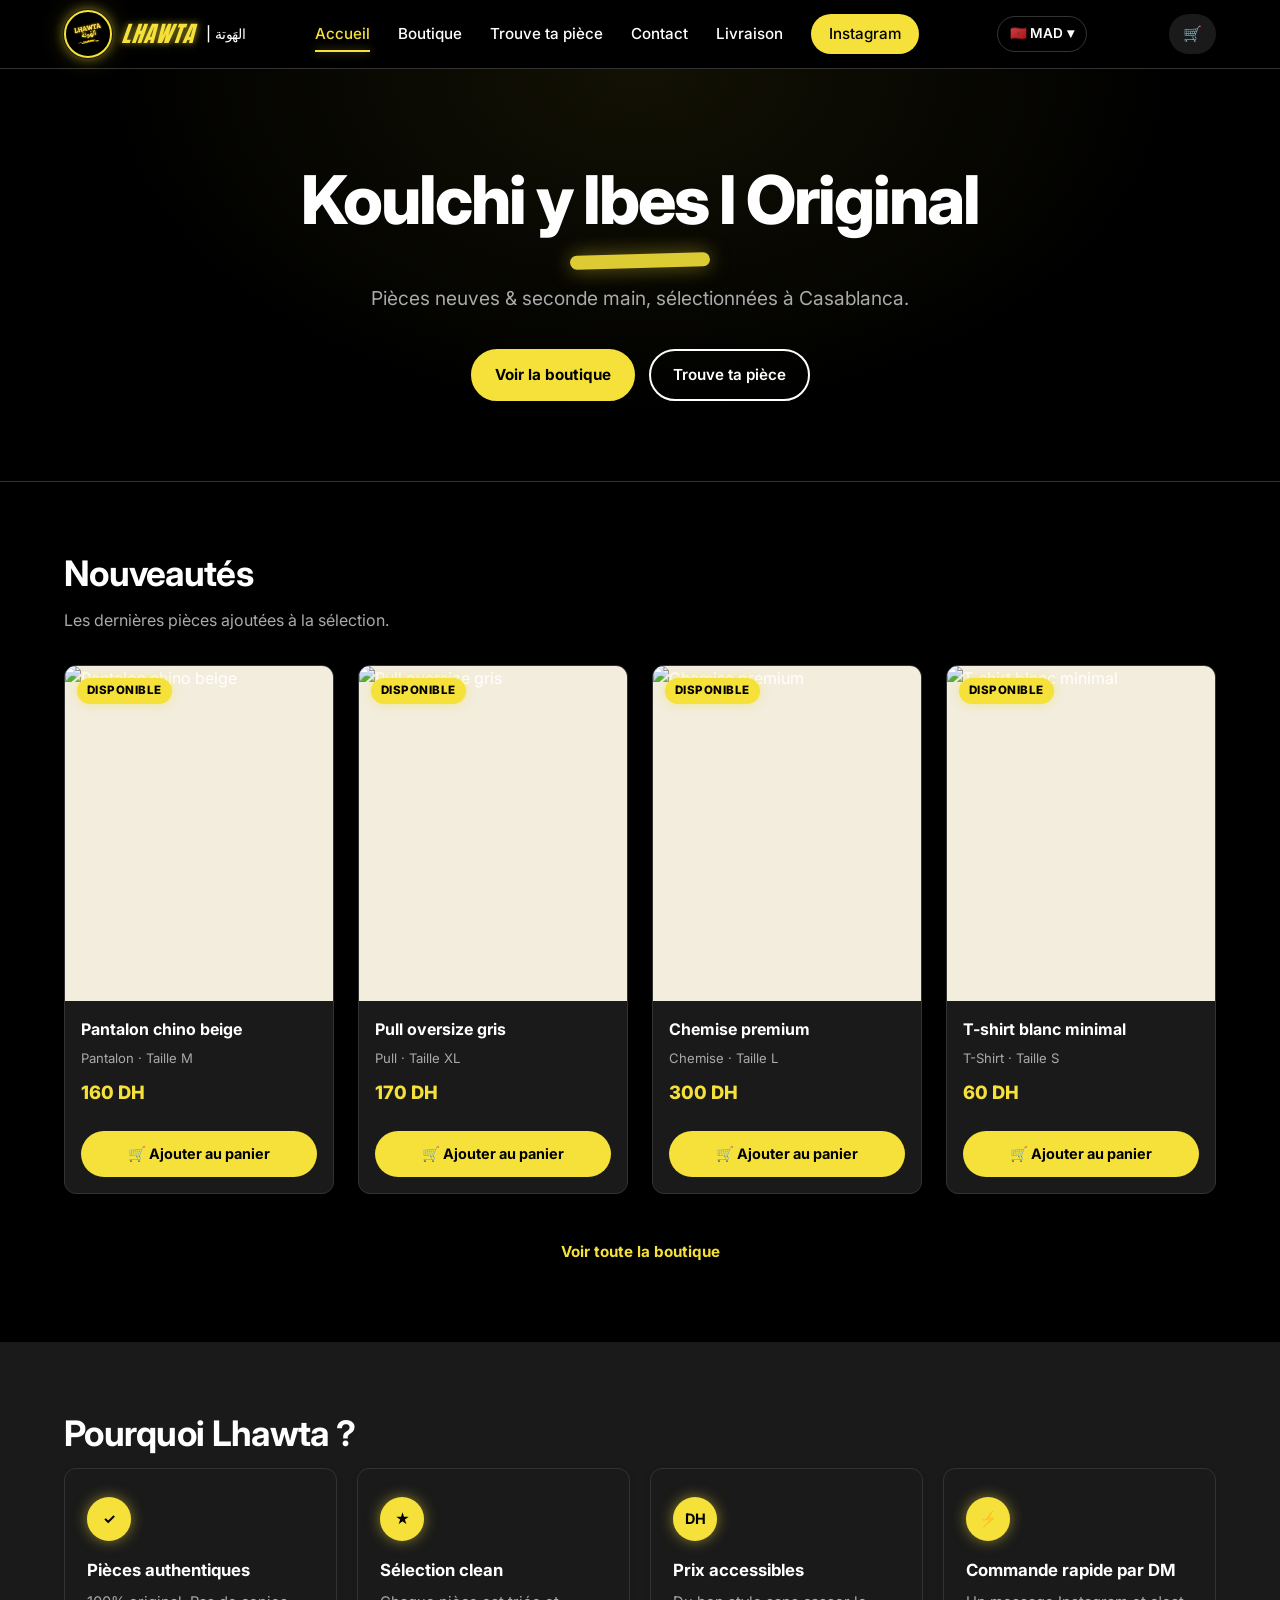
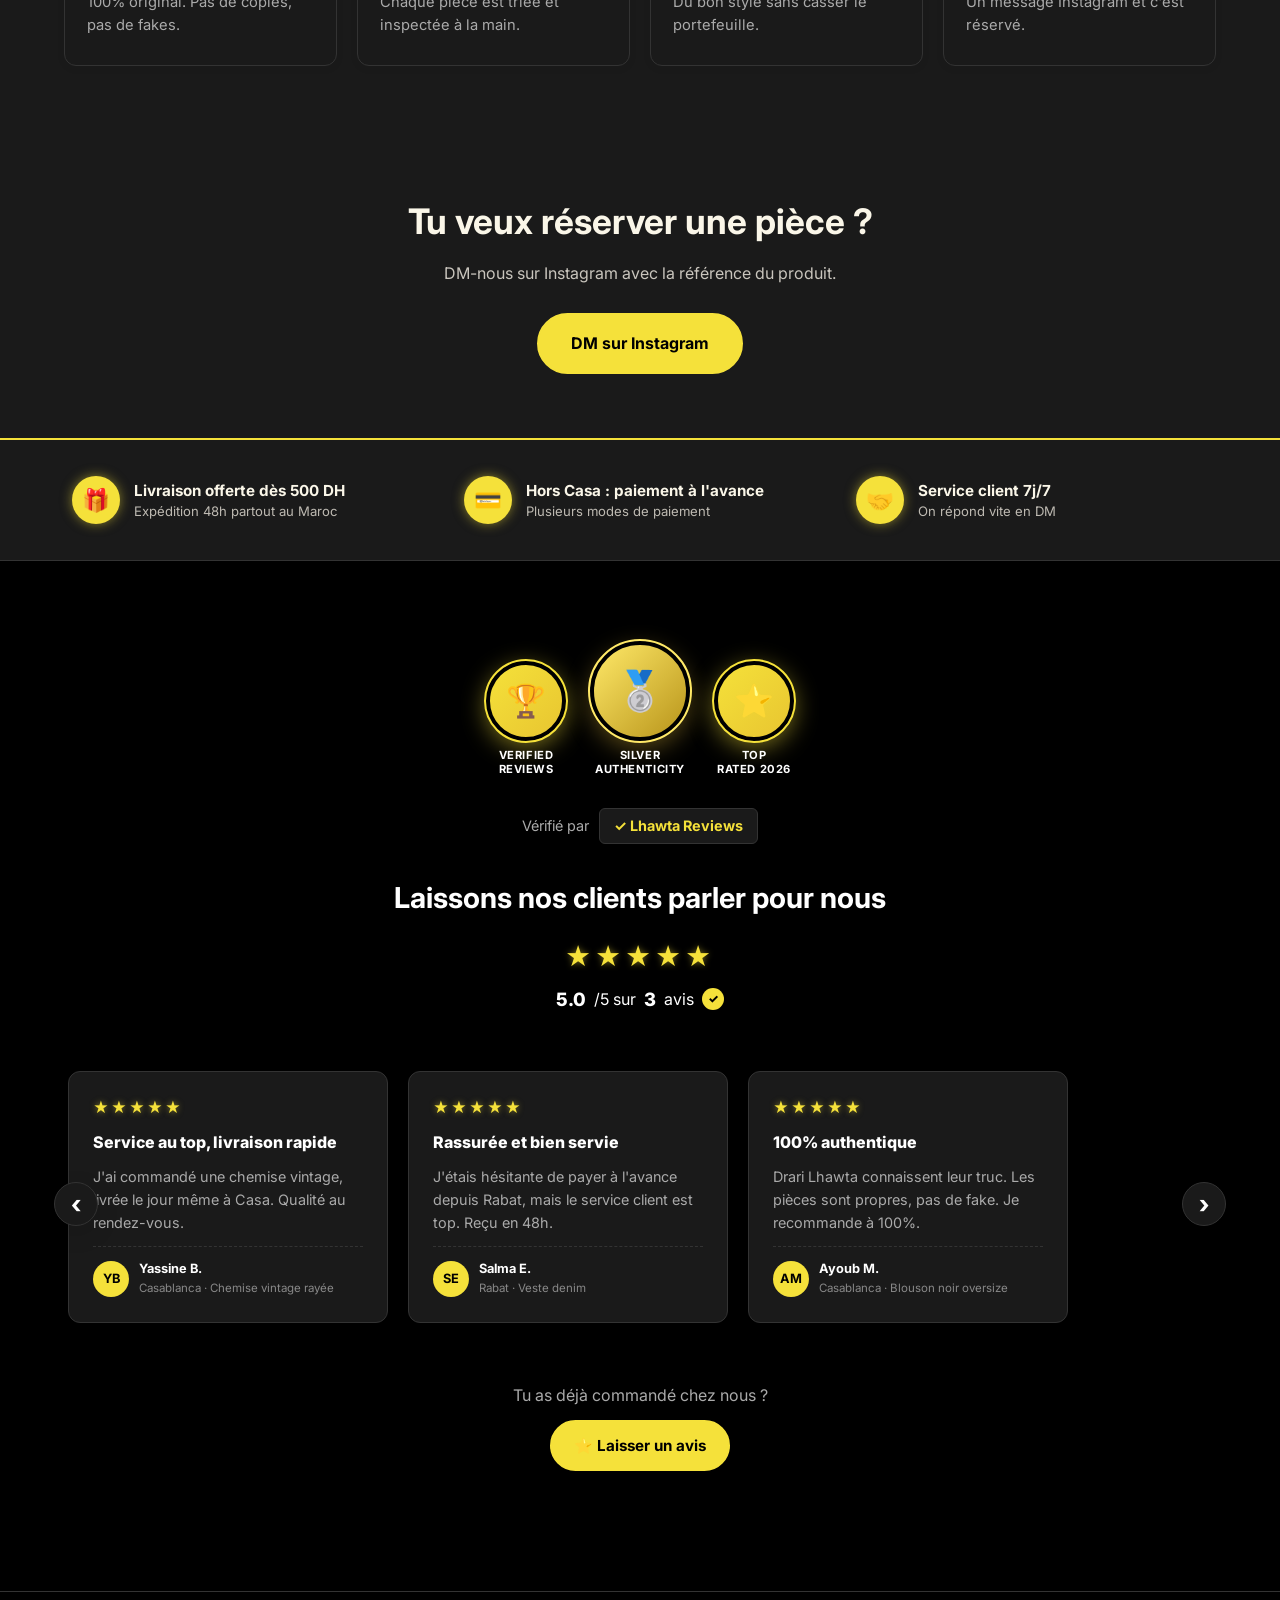
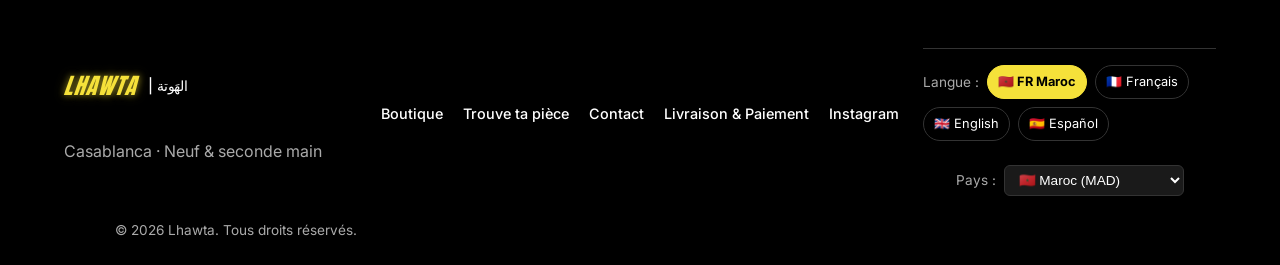
==== index.html @ f3bfa850 "feat(shipping): country-aware page (Maroc vs International)" ====
<!DOCTYPE html>
<html lang="fr">
<head>
  <meta charset="UTF-8" />
  <meta name="viewport" content="width=device-width, initial-scale=1.0" />
  <meta http-equiv="Cache-Control" content="no-cache, no-store, must-revalidate" />
  <meta http-equiv="Pragma" content="no-cache" />
  <meta http-equiv="Expires" content="0" />
  <title>Lhawta | الهَوتة — Vêtements neufs & seconde main à Casablanca</title>
  <meta name="description" content="Lhawta — Pièces neuves & seconde main, sélectionnées à Casablanca. Streetwear, vintage, chemises, blousons, t-shirts. Commande par DM Instagram." />
  <!-- Google Fonts : Anton (logo) + Inter (corps) -->
  <link rel="preconnect" href="https://fonts.googleapis.com">
  <link rel="preconnect" href="https://fonts.gstatic.com" crossorigin>
  <link href="https://fonts.googleapis.com/css2?family=Anton&family=Inter:wght@400;500;600;700;800&display=swap" rel="stylesheet">
  <link rel="stylesheet" href="css/style.css?v=20260533" />
</head>
<body class="theme-dark">

  <!-- ===== HEADER ===== -->
  <header class="site-header">
    <div class="container header-inner">
      <a href="index.html" class="logo">
        <img src="images/logo.png" alt="Lhawta" class="logo-img" />
        <span class="logo-text">LHAWTA</span>
        <span class="logo-ar">| الهَوتة</span>
      </a>
      <nav class="main-nav" aria-label="Navigation principale">
        <a href="index.html" class="active" data-i18n="nav.home">Accueil</a>
        <a href="boutique.html" data-i18n="nav.shop">Boutique</a>
        <a href="trouve-ta-piece.html" data-i18n="nav.find">Trouve ta pièce</a>
        <a href="contact.html" data-i18n="nav.contact">Contact</a>
        <a href="livraison.html" data-i18n="nav.shipping">Livraison</a>
        <a href="https://www.instagram.com/lhawta.casablanca/" target="_blank" rel="noopener" class="nav-ig" data-i18n="nav.instagram">Instagram</a>
      </nav>
      <!-- Sélecteur de pays -->
      <div class="country-selector">
        <button class="country-selector-btn" onclick="document.getElementById('country-dropdown').classList.toggle('open')">
          <span class="country-selector-current">🇲🇦 MAD</span> ▾
        </button>
        <div id="country-dropdown" class="country-dropdown">
          <button class="country-option" data-country="MA" onclick="setCountry('MA'); document.getElementById('country-dropdown').classList.remove('open')">🇲🇦 Maroc (MAD)</button>
          <button class="country-option" data-country="FR" onclick="setCountry('FR'); document.getElementById('country-dropdown').classList.remove('open')">🇫🇷 France (EUR)</button>
          <button class="country-option" data-country="BE" onclick="setCountry('BE'); document.getElementById('country-dropdown').classList.remove('open')">🇧🇪 Belgique (EUR)</button>
          <button class="country-option" data-country="CA" onclick="setCountry('CA'); document.getElementById('country-dropdown').classList.remove('open')">🇨🇦 Canada (CAD)</button>
          <button class="country-option" data-country="ES" onclick="setCountry('ES'); document.getElementById('country-dropdown').classList.remove('open')">🇪🇸 España (EUR)</button>
          <button class="country-option" data-country="XX" onclick="setCountry('XX'); document.getElementById('country-dropdown').classList.remove('open')">🌍 International (USD)</button>
        </div>
      </div>
      <a href="panier.html" class="cart-btn" aria-label="Voir le panier">🛒 <span class="cart-count">0</span></a>
      <button class="burger" aria-label="Menu" onclick="document.querySelector('.main-nav').classList.toggle('open')">☰</button>
    </div>
  </header>

  <!-- ===== HERO ===== -->
  <section class="hero">
    <div class="container hero-inner">
      <h1 class="hero-title" data-i18n="hero.title">Koulchi y lbes l Original</h1>
      <p class="hero-subtitle" data-i18n="hero.subtitle">Pièces neuves & seconde main, sélectionnées à Casablanca.</p>
      <div class="hero-cta">
        <a href="boutique.html" class="btn btn-primary" data-i18n="hero.cta.shop">Voir la boutique</a>
        <a href="trouve-ta-piece.html" class="btn btn-outline" data-i18n="hero.cta.find">Trouve ta pièce</a>
      </div>
    </div>
  </section>

  <!-- ===== NOUVEAUTÉS ===== -->
  <section class="section">
    <div class="container">
      <h2 class="section-title" data-i18n="home.new.title">Nouveautés</h2>
      <p class="section-subtitle" data-i18n="home.new.subtitle">Les dernières pièces ajoutées à la sélection.</p>
      <div id="new-products" class="product-grid"></div>
      <div class="center-cta">
        <a href="boutique.html" class="btn btn-dark" data-i18n="home.new.cta">Voir toute la boutique</a>
      </div>
    </div>
  </section>

  <!-- ===== POURQUOI LHAWTA ===== -->
  <section class="section section-alt">
    <div class="container">
      <h2 class="section-title" data-i18n="home.why.title">Pourquoi Lhawta ?</h2>
      <div class="features-grid">
        <div class="feature-card">
          <div class="feature-icon">✓</div>
          <h3 data-i18n="home.why.f1.title">Pièces authentiques</h3>
          <p data-i18n="home.why.f1.desc">100% original. Pas de copies, pas de fakes.</p>
        </div>
        <div class="feature-card">
          <div class="feature-icon">★</div>
          <h3 data-i18n="home.why.f2.title">Sélection clean</h3>
          <p data-i18n="home.why.f2.desc">Chaque pièce est triée et inspectée à la main.</p>
        </div>
        <div class="feature-card">
          <div class="feature-icon">DH</div>
          <h3 data-i18n="home.why.f3.title">Prix accessibles</h3>
          <p data-i18n="home.why.f3.desc">Du bon style sans casser le portefeuille.</p>
        </div>
        <div class="feature-card">
          <div class="feature-icon">⚡</div>
          <h3 data-i18n="home.why.f4.title">Commande rapide par DM</h3>
          <p data-i18n="home.why.f4.desc">Un message Instagram et c'est réservé.</p>
        </div>
      </div>
    </div>
  </section>

  <!-- ===== CTA INSTAGRAM ===== -->
  <section class="cta-ig">
    <div class="container cta-ig-inner">
      <h2 data-i18n="home.cta.title">Tu veux réserver une pièce ?</h2>
      <p data-i18n="home.cta.subtitle">DM-nous sur Instagram avec la référence du produit.</p>
      <a href="https://www.instagram.com/lhawta.casablanca/" target="_blank" rel="noopener" class="btn btn-primary btn-large" data-i18n="home.cta.btn">DM sur Instagram</a>
    </div>
  </section>

  <!-- ===== BANNIÈRE RÉASSURANCE ===== -->
  <section class="trust-banner">
    <div class="container trust-banner-inner">
      <a href="livraison.html" class="trust-item">
        <div class="trust-icon">🎁</div>
        <div class="trust-text">
          <strong data-i18n="trust.shipping.title">Livraison offerte dès 500 DH</strong>
          <span data-i18n="trust.shipping.subtitle">Expédition 48h partout au Maroc</span>
        </div>
      </a>
      <a href="livraison.html" class="trust-item">
        <div class="trust-icon">💳</div>
        <div class="trust-text">
          <strong data-i18n="trust.payment.title">Hors Casa : paiement à l'avance</strong>
          <span data-i18n="trust.payment.subtitle"></span>
        </div>
      </a>
      <a href="contact.html" class="trust-item">
        <div class="trust-icon">🤝</div>
        <div class="trust-text">
          <strong data-i18n="trust.support.title">Service client 7j/7</strong>
          <span data-i18n="trust.support.subtitle">On répond vite en DM</span>
        </div>
      </a>
    </div>
  </section>

  <!-- ===== FOOTER ===== -->
  <!-- ===== AVIS CLIENTS ===== -->
  <section class="lhw-reviews-section">
    <div class="container">

      <div class="lhw-reviews-badges">
        <div class="lhw-badge">
          <div class="lhw-badge-icon">🏆</div>
          <div class="lhw-badge-label">VERIFIED<br>REVIEWS</div>
        </div>
        <div class="lhw-badge lhw-badge-center">
          <div class="lhw-badge-icon">🥈</div>
          <div class="lhw-badge-label">SILVER<br>AUTHENTICITY</div>
        </div>
        <div class="lhw-badge">
          <div class="lhw-badge-icon">⭐</div>
          <div class="lhw-badge-label">TOP<br>RATED 2026</div>
        </div>
      </div>

      <p class="lhw-reviews-verified">
        Vérifié par <span class="lhw-verified-logo">✓ Lhawta Reviews</span>
      </p>

      <div class="lhw-reviews-header">
        <h2 class="lhw-reviews-title" data-i18n="reviews.section_title">Laissons nos clients parler pour nous</h2>
        <div class="lhw-reviews-bigrating">
          <div class="lhw-reviews-bigstars">★★★★★</div>
          <p class="lhw-reviews-summary">
            <strong class="lhw-reviews-avg">5.0</strong>/5 sur <strong class="lhw-reviews-count">3</strong> avis
            <span class="lhw-verified-tick">✓</span>
          </p>
        </div>
      </div>

      <div class="lhw-reviews-carousel">
        <button class="lhw-reviews-nav lhw-reviews-prev" onclick="scrollReviews(-1)" aria-label="Précédent">‹</button>
        <div class="lhw-reviews-track"></div>
        <button class="lhw-reviews-nav lhw-reviews-next" onclick="scrollReviews(1)" aria-label="Suivant">›</button>
      </div>

      <div class="lhw-reviews-cta">
        <p class="muted" data-i18n="reviews.cta.question">Tu as déjà commandé chez nous ?</p>
        <button type="button" class="btn btn-primary" onclick="openReviewModal()" data-i18n="reviews.cta.button">⭐ Laisser un avis</button>
      </div>

    </div>
  </section>

  <footer class="site-footer">
    <div class="container footer-inner">
      <div>
        <p class="logo footer-logo">
        <span class="logo-text">LHAWTA</span>
        <span class="logo-ar">| الهَوتة</span>
      </p>
        <p class="muted" data-i18n="footer.tagline">Casablanca · Neuf & seconde main</p>
      </div>
      <div class="footer-links">
        <a href="boutique.html" data-i18n="nav.shop">Boutique</a>
        <a href="trouve-ta-piece.html" data-i18n="nav.find">Trouve ta pièce</a>
        <a href="contact.html" data-i18n="nav.contact">Contact</a>
        <a href="livraison.html">Livraison & Paiement</a>
        <a href="https://www.instagram.com/lhawta.casablanca/" target="_blank" rel="noopener">Instagram</a>
      </div>
      <div class="footer-locale">
        <div class="footer-locale-block">
          <span class="muted small">Langue :</span>
          <button class="locale-option" data-locale="fr-ma" onclick="setLocale('fr-ma')">🇲🇦 FR Maroc</button>
          <button class="locale-option" data-locale="fr" onclick="setLocale('fr')">🇫🇷 Français</button>
          <button class="locale-option" data-locale="en" onclick="setLocale('en')">🇬🇧 English</button>
          <button class="locale-option" data-locale="es" onclick="setLocale('es')">🇪🇸 Español</button>
        </div>
        <div class="footer-locale-block">
          <span class="muted small">Pays :</span>
          <select onchange="setCountry(this.value)" class="footer-country-select">
            <option value="MA">🇲🇦 Maroc (MAD)</option>
            <option value="FR">🇫🇷 France (EUR)</option>
            <option value="BE">🇧🇪 Belgique (EUR)</option>
            <option value="CA">🇨🇦 Canada (CAD)</option>
            <option value="ES">🇪🇸 España (EUR)</option>
            <option value="XX">🌍 International (USD)</option>
          </select>
        </div>
      </div>

      <p class="muted small">© 2026 Lhawta. Tous droits réservés.</p>
    </div>
  </footer>

  <!-- ===== SCRIPTS ===== -->
  <script src="js/i18n.js?v=20260533"></script>
  <script src="js/products.js?v=20260533"></script>
  <script src="js/cart.js?v=20260533"></script>
  <script>
    // Affiche les 4 derniers produits disponibles en "Nouveautés"
    (function renderNewProducts() {
      const container = document.getElementById('new-products');
      if (!container) return;
      const available = PRODUCTS.filter(p => p.status === 'Disponible').slice(-4).reverse();
      container.innerHTML = available.map(p => `
        <article class="product-card">
          <div class="product-image">
            <img src="${p.image}" alt="${p.name}" loading="lazy" />
            <span class="badge badge-ok">${p.status}</span>
          </div>
          <div class="product-body">
            <h3 class="product-name">${p.name}</h3>
            <p class="product-meta">${p.category} · Taille ${p.size}</p>
            <p class="product-price" data-price-mad="${p.price}">${typeof formatPrice === 'function' ? formatPrice(p.price) : p.price + ' DH'}</p>
            <button class="btn-add-cart" onclick="addToCart(${p.id})">
              🛒 Ajouter au panier
            </button>
          </div>
        </article>
      `).join('');
    })();
  </script>
  <!-- ===== MODALE : Laisser un avis ===== -->
  <div id="review-modal" class="review-modal" hidden>
    <div class="review-modal-overlay" onclick="closeReviewModal()"></div>
    <div class="review-modal-card" role="dialog" aria-labelledby="review-modal-title">
      <button class="review-modal-close" onclick="closeReviewModal()" aria-label="Fermer">✕</button>

      <h2 id="review-modal-title" data-i18n="reviews.modal.title">⭐ Laisse ton avis sur Lhawta</h2>
      <p class="muted small" data-i18n="reviews.modal.subtitle">Ton avis sera publié instantanément sur le site ✨</p>

      <form id="review-form" class="review-form">
        <input type="text" name="_gotcha" style="display:none" tabindex="-1" autocomplete="off" />

        <div class="form-row">
          <label for="rv-name" data-i18n="reviews.modal.name">Ton prénom *</label>
          <input type="text" id="rv-name" name="name" required placeholder="Ex: Sara" maxlength="40" />
        </div>

        <div class="form-row form-row-2">
          <div>
            <label for="rv-city" data-i18n="reviews.modal.city">Ta ville *</label>
            <input type="text" id="rv-city" name="city" required placeholder="Casablanca" maxlength="30" />
          </div>
          <div>
            <label for="rv-handle">Ton Instagram <span class="muted small">(optionnel)</span></label>
            <input type="text" id="rv-handle" name="handle" placeholder="@ton_pseudo" maxlength="30" />
          </div>
        </div>

        <div class="form-row">
          <label data-i18n="reviews.modal.rating">Ta note *</label>
          <div class="rating-input" id="rating-input">
            <input type="radio" name="rating" value="5" id="star5" required />
            <label for="star5" title="5 étoiles">★</label>
            <input type="radio" name="rating" value="4" id="star4" />
            <label for="star4" title="4 étoiles">★</label>
            <input type="radio" name="rating" value="3" id="star3" />
            <label for="star3" title="3 étoiles">★</label>
            <input type="radio" name="rating" value="2" id="star2" />
            <label for="star2" title="2 étoiles">★</label>
            <input type="radio" name="rating" value="1" id="star1" />
            <label for="star1" title="1 étoile">★</label>
          </div>
        </div>

        <div class="form-row">
          <label for="rv-title" data-i18n="reviews.modal.review_title">Titre de ton avis *</label>
          <input type="text" id="rv-title" name="title" required placeholder="Ex: Service au top" maxlength="80" />
        </div>

        <div class="form-row">
          <label for="rv-text" data-i18n="reviews.modal.message">Ton message *</label>
          <textarea id="rv-text" name="text" rows="4" required placeholder="Raconte ton expérience avec Lhawta..." maxlength="400"></textarea>
          <span class="char-count" id="char-count">0 / 400</span>
        </div>

        <div class="form-row">
          <label for="rv-item">Pièce achetée <span class="muted small">(optionnel)</span></label>
          <input type="text" id="rv-item" name="item" placeholder="Ex: Veste denim" maxlength="60" />
        </div>

        <div class="review-form-actions">
          <button type="button" class="btn btn-outline" onclick="closeReviewModal()" data-i18n="reviews.modal.cancel">Annuler</button>
          <button type="submit" class="btn btn-primary" id="rv-submit" data-i18n="reviews.modal.submit">📤 Envoyer mon avis</button>
        </div>
      </form>

      <div id="review-success" class="review-success" hidden>
        <div class="success-icon">🎉</div>
        <h3 data-i18n="reviews.success.title">Merci pour ton avis !</h3>
        <p data-i18n="reviews.success.message">Ton avis est publié sur le site. Tu peux le voir dans la section "Ils nous font confiance".</p>
        <button class="btn btn-primary btn-block" onclick="closeReviewModal()" data-i18n="reviews.success.close">Fermer</button>
      </div>
    </div>
  </div>

  <script src="js/reviews.js?v=20260533"></script>
  <script src="js/review-form.js?v=20260533"></script>

</body>
</html>
---- css/style.css ----
/* =========================================================
   Lhawta | الهَوتة — Stylesheet
   Style : streetwear propre + vintage minimal
   ========================================================= */

/* ---------- Variables ---------- */
:root {
  /* ===== Palette Lhawta v2 — jaune néon + noir ===== */
  --color-bg:          #FAF6E8;    /* fond crème pour pages shopping */
  --color-bg-dark:     #000000;    /* fond noir pour pages dark */
  --color-bg-alt:      #F2EDDD;    /* crème un peu plus marqué */
  --color-bg-section:  #1A1A1A;    /* sections noires alternées */
  --color-card:        #FFFFFF;    /* carte sur fond clair */
  --color-card-dark:   #1A1A1A;    /* carte sur fond noir */
  --color-text:        #1A1A1A;    /* texte sur fond clair */
  --color-text-light:  #FFFFFF;    /* texte sur fond noir */
  --color-muted:       #888888;    /* texte secondaire */
  --color-muted-dark:  #AAAAAA;    /* texte secondaire sur noir */

  /* ===== Accents jaunes ===== */
  --color-accent:      #F5E13A;    /* jaune néon principal */
  --color-accent-dark: #E8C530;    /* jaune doré secondaire */
  --color-accent-glow: rgba(245, 225, 58, 0.5); /* halo glow */

  /* ===== Couleurs fonctionnelles ===== */
  --color-border:      #E2DCCD;    /* bordure sur clair */
  --color-border-dark: #333333;    /* bordure sur noir */
  --color-danger:      #B94343;
  --color-success:     #6BAA45;

  /* ===== Rayons ===== */
  --radius-sm: 6px;
  --radius-md: 12px;
  --radius-lg: 20px;

  /* ===== Ombres ===== */
  --shadow-sm: 0 2px 8px rgba(0, 0, 0, 0.06);
  --shadow-md: 0 8px 24px rgba(0, 0, 0, 0.12);
  --shadow-glow: 0 0 20px var(--color-accent-glow);

  /* ===== Typographie ===== */
  --font-sans:    "Inter", "Helvetica Neue", Arial, sans-serif;
  --font-display: "Anton", "Helvetica Neue", sans-serif;

  --container-max: 1200px;
}

/* ---------- Reset ---------- */
*, *::before, *::after { box-sizing: border-box; }
html, body { margin: 0; padding: 0; }
img { max-width: 100%; display: block; }
a { color: inherit; text-decoration: none; }
button { font: inherit; cursor: pointer; border: none; background: none; }

body {
  font-family: var(--font-sans);
  background: var(--color-bg);
  color: var(--color-text);
  line-height: 1.55;
  -webkit-font-smoothing: antialiased;
}

/* ---------- Layout helpers ---------- */
.container {
  max-width: var(--container-max);
  margin: 0 auto;
  padding: 0 24px;
}
.section { padding: 64px 0; }
.section-alt { background: var(--color-bg-alt); }
.section-title {
  font-size: clamp(1.6rem, 3vw, 2.2rem);
  margin: 0 0 8px;
  letter-spacing: -.02em;
}
.section-subtitle {
  color: var(--color-muted);
  margin: 0 0 32px;
}
.center-cta { text-align: center; margin-top: 32px; }
.muted { color: var(--color-muted); }
.small { font-size: .85rem; }

/* ---------- Header ---------- */
.site-header {
  position: sticky;
  top: 0;
  z-index: 100;
  background: rgba(245, 240, 230, .92);
  backdrop-filter: blur(8px);
  -webkit-backdrop-filter: blur(8px);
  border-bottom: 1px solid var(--color-border);
}
.header-inner {
  display: flex;
  align-items: center;
  justify-content: space-between;
  height: 68px;
}
.logo {
  font-weight: 800;
  font-size: 1.25rem;
  letter-spacing: -.02em;
}
.logo-ar {
  font-weight: 500;
  color: var(--color-brown);
  margin-left: 4px;
}
.main-nav {
  display: flex;
  align-items: center;
  gap: 28px;
}
.main-nav a {
  font-size: .95rem;
  font-weight: 500;
  color: var(--color-text);
  position: relative;
  transition: color .2s;
}
.main-nav a:hover { color: var(--color-accent); }
.main-nav a.active::after {
  content: "";
  position: absolute;
  bottom: -6px; left: 0; right: 0;
  height: 2px;
  background: var(--color-accent);
}
.nav-ig {
  background: var(--color-text);
  color: var(--color-bg) !important;
  padding: 8px 16px;
  border-radius: 999px;
  font-weight: 600;
}
.nav-ig:hover { background: var(--color-accent-dark); }
.burger {
  display: none;
  font-size: 1.5rem;
  color: var(--color-text);
}

/* ---------- Hero ---------- */
.hero {
  background:
    linear-gradient(135deg, rgba(107,122,58,.08), rgba(91,58,34,.06)),
    var(--color-bg);
  padding: 96px 0 80px;
  text-align: center;
  border-bottom: 1px solid var(--color-border);
}
.hero-title {
  font-size: clamp(2.2rem, 6vw, 4.2rem);
  font-weight: 800;
  letter-spacing: -.03em;
  margin: 0 0 16px;
  line-height: 1.05;
}
.hero-subtitle {
  font-size: clamp(1rem, 1.5vw, 1.25rem);
  color: var(--color-muted);
  max-width: 600px;
  margin: 0 auto 36px;
}
.hero-cta {
  display: flex;
  gap: 14px;
  justify-content: center;
  flex-wrap: wrap;
}

/* ---------- Page header ---------- */
.page-header {
  padding: 56px 0 24px;
  background: var(--color-bg-alt);
  border-bottom: 1px solid var(--color-border);
}
.page-header h1 {
  font-size: clamp(1.8rem, 4vw, 2.8rem);
  margin: 0 0 8px;
  letter-spacing: -.02em;
}
.page-header p { color: var(--color-muted); margin: 0; }

/* ---------- Buttons ---------- */
.btn {
  display: inline-block;
  padding: 12px 22px;
  border-radius: 999px;
  font-weight: 600;
  font-size: .95rem;
  transition: transform .15s ease, background .2s ease, color .2s ease;
  text-align: center;
  border: 2px solid transparent;
  cursor: pointer;
}
.btn:hover { transform: translateY(-1px); }
.btn-primary {
  background: var(--color-accent);
  color: #fff;
}
.btn-primary:hover { background: var(--color-accent-dark); }
.btn-dark {
  background: var(--color-text);
  color: var(--color-bg);
}
.btn-dark:hover { background: #000; }
.btn-outline {
  background: transparent;
  color: var(--color-text);
  border: 2px solid var(--color-text);
}
.btn-outline:hover { background: var(--color-text); color: var(--color-bg); }
.btn-large { padding: 16px 32px; font-size: 1rem; }
.btn-block { display: block; width: 100%; }

/* ---------- Features grid ---------- */
.features-grid {
  display: grid;
  grid-template-columns: repeat(auto-fit, minmax(220px, 1fr));
  gap: 20px;
}
.feature-card {
  background: var(--color-card);
  padding: 28px 22px;
  border-radius: var(--radius-md);
  box-shadow: var(--shadow-sm);
  text-align: left;
}
.feature-icon {
  width: 44px; height: 44px;
  border-radius: 50%;
  background: var(--color-accent);
  color: #fff;
  display: flex; align-items: center; justify-content: center;
  font-weight: 700;
  margin-bottom: 16px;
  font-size: .9rem;
}
.feature-card h3 {
  margin: 0 0 8px;
  font-size: 1.05rem;
}
.feature-card p {
  margin: 0;
  color: var(--color-muted);
  font-size: .92rem;
}

/* ---------- CTA Instagram ---------- */
.cta-ig {
  background: var(--color-text);
  color: var(--color-bg);
  padding: 64px 0;
  text-align: center;
}
.cta-ig h2 {
  font-size: clamp(1.6rem, 3vw, 2.2rem);
  margin: 0 0 12px;
}
.cta-ig p {
  color: rgba(245, 240, 230, .8);
  margin: 0 0 28px;
}

/* ---------- Product grid ---------- */
.product-grid {
  display: grid;
  grid-template-columns: repeat(auto-fill, minmax(240px, 1fr));
  gap: 24px;
}
.product-card {
  background: var(--color-card);
  border-radius: var(--radius-md);
  overflow: hidden;
  box-shadow: var(--shadow-sm);
  display: flex;
  flex-direction: column;
  transition: transform .2s ease, box-shadow .2s ease;
}
.product-card:hover {
  transform: translateY(-4px);
  box-shadow: var(--shadow-md);
}
.product-card.sold {
  opacity: .55;
  filter: grayscale(20%);
}
.product-image {
  position: relative;
  aspect-ratio: 4 / 5;
  overflow: hidden;
  background: var(--color-bg-alt);
}
.product-image img {
  width: 100%;
  height: 100%;
  object-fit: cover;
  transition: transform .4s ease;
}
.product-card:hover .product-image img {
  transform: scale(1.04);
}
.badge {
  position: absolute;
  top: 12px;
  left: 12px;
  padding: 4px 10px;
  border-radius: 999px;
  font-size: .72rem;
  font-weight: 700;
  text-transform: uppercase;
  letter-spacing: .04em;
}
.badge-ok {
  background: var(--color-accent);
  color: #fff;
}
.badge-sold {
  background: var(--color-danger);
  color: #fff;
}
.badge-match {
  position: absolute;
  top: 12px;
  right: 12px;
  background: var(--color-text);
  color: var(--color-bg);
  padding: 6px 12px;
  border-radius: 999px;
  font-size: .8rem;
  font-weight: 700;
}
.product-body {
  padding: 16px;
  display: flex;
  flex-direction: column;
  gap: 6px;
  flex-grow: 1;
}
.product-name {
  font-size: 1rem;
  margin: 0;
  font-weight: 700;
}
.product-meta {
  font-size: .82rem;
  color: var(--color-muted);
  margin: 0;
  text-transform: capitalize;
}
.product-condition {
  font-size: .78rem;
  color: var(--color-brown);
  margin: 0;
}
.product-price {
  font-size: 1.15rem;
  font-weight: 800;
  margin: 4px 0 12px;
  color: var(--color-text);
}
.product-reason {
  font-size: .82rem;
  color: var(--color-muted);
  font-style: italic;
  margin: 0 0 12px;
}
.product-body .btn { margin-top: auto; }

/* ---------- Shop layout ---------- */
.shop-layout {
  display: grid;
  grid-template-columns: 260px 1fr;
  gap: 36px;
  align-items: start;
}
.filters {
  background: var(--color-card);
  padding: 22px;
  border-radius: var(--radius-md);
  box-shadow: var(--shadow-sm);
  position: sticky;
  top: 90px;
}
.filters-title {
  font-size: 1.1rem;
  margin: 0 0 16px;
}
.filter-group {
  margin-bottom: 18px;
}
.filter-group label {
  display: block;
  font-size: .85rem;
  font-weight: 600;
  margin-bottom: 6px;
  color: var(--color-text);
}
.filter-group select,
.filter-group input[type="range"] {
  width: 100%;
  padding: 8px 10px;
  border: 1px solid var(--color-border);
  border-radius: var(--radius-sm);
  background: var(--color-bg);
  font: inherit;
}
.results-count {
  color: var(--color-muted);
  margin: 0 0 18px;
  font-size: .9rem;
}
.no-results {
  text-align: center;
  padding: 40px 20px;
  color: var(--color-muted);
  background: var(--color-card);
  border-radius: var(--radius-md);
  border: 1px dashed var(--color-border);
}

/* ---------- Quiz ---------- */
.quiz-container { max-width: 760px; margin: 0 auto; }
.quiz-form { display: flex; flex-direction: column; gap: 24px; }
.quiz-question {
  background: var(--color-card);
  padding: 24px;
  border-radius: var(--radius-md);
  border: none;
  box-shadow: var(--shadow-sm);
  margin: 0;
}
.quiz-question legend {
  font-weight: 700;
  font-size: 1.05rem;
  padding: 0;
  margin-bottom: 16px;
  display: flex;
  align-items: center;
  gap: 10px;
}
.q-num {
  display: inline-flex;
  width: 28px; height: 28px;
  background: var(--color-accent);
  color: #fff;
  border-radius: 50%;
  align-items: center;
  justify-content: center;
  font-size: .85rem;
  font-weight: 700;
}
.quiz-options {
  display: flex;
  flex-wrap: wrap;
  gap: 10px;
}
.quiz-options label {
  position: relative;
  cursor: pointer;
}
.quiz-options input[type="radio"] {
  position: absolute;
  opacity: 0;
  pointer-events: none;
}
.quiz-options label span {
  display: inline-block;
  padding: 10px 18px;
  border: 2px solid var(--color-border);
  border-radius: 999px;
  background: var(--color-bg);
  font-size: .9rem;
  font-weight: 500;
  transition: all .15s ease;
}
.quiz-options label:hover span {
  border-color: var(--color-accent);
}
.quiz-options input[type="radio"]:checked + span {
  background: var(--color-text);
  color: var(--color-bg);
  border-color: var(--color-text);
}
.quiz-actions {
  display: flex;
  gap: 12px;
  justify-content: center;
  flex-wrap: wrap;
  margin-top: 8px;
}
.quiz-results {
  margin-top: 56px;
  padding-top: 40px;
  border-top: 1px solid var(--color-border);
}

/* ---------- Contact ---------- */
.contact-layout {
  display: grid;
  grid-template-columns: 1fr 1.3fr;
  gap: 40px;
  align-items: start;
}
.contact-channels {
  display: flex;
  flex-direction: column;
  gap: 16px;
}
.contact-card {
  display: flex;
  gap: 16px;
  align-items: flex-start;
  background: var(--color-card);
  padding: 20px;
  border-radius: var(--radius-md);
  box-shadow: var(--shadow-sm);
  transition: transform .15s ease;
}
.contact-card:not(.static):hover { transform: translateY(-2px); }
.contact-icon {
  width: 48px; height: 48px;
  background: var(--color-text);
  color: var(--color-bg);
  border-radius: 50%;
  display: flex; align-items: center; justify-content: center;
  font-weight: 700;
  font-size: .9rem;
  flex-shrink: 0;
}
.contact-card h3 { margin: 0 0 4px; font-size: 1.05rem; }
.contact-card p { margin: 0; }
.contact-form-wrapper {
  background: var(--color-card);
  padding: 28px;
  border-radius: var(--radius-md);
  box-shadow: var(--shadow-sm);
}
.contact-form-wrapper h2 { margin: 0 0 6px; }
.contact-form { margin-top: 18px; display: flex; flex-direction: column; gap: 14px; }
.form-row label {
  display: block;
  font-size: .85rem;
  font-weight: 600;
  margin-bottom: 6px;
}
.form-row input,
.form-row textarea {
  width: 100%;
  padding: 10px 12px;
  border: 1px solid var(--color-border);
  border-radius: var(--radius-sm);
  font: inherit;
  background: var(--color-bg);
  resize: vertical;
}
.form-row input:focus,
.form-row textarea:focus {
  outline: none;
  border-color: var(--color-accent);
}
.prepared-message {
  margin-top: 22px;
  padding-top: 22px;
  border-top: 1px dashed var(--color-border);
}
.prepared-message pre {
  background: var(--color-bg);
  padding: 14px;
  border-radius: var(--radius-sm);
  white-space: pre-wrap;
  font-family: var(--font-sans);
  font-size: .9rem;
  margin: 12px 0;
}

/* ---------- Footer ---------- */
.site-footer {
  background: var(--color-bg-alt);
  border-top: 1px solid var(--color-border);
  padding: 40px 0 24px;
  margin-top: 40px;
}
.footer-inner {
  display: grid;
  grid-template-columns: 1fr auto 1fr;
  gap: 24px;
  align-items: center;
}
.footer-links {
  display: flex;
  gap: 20px;
  flex-wrap: wrap;
  justify-content: center;
}
.footer-links a {
  font-size: .9rem;
  font-weight: 500;
}
.footer-links a:hover { color: var(--color-accent); }
.footer-inner > p.small { text-align: right; margin: 0; }

/* ---------- Responsive ---------- */
@media (max-width: 900px) {
  .shop-layout { grid-template-columns: 1fr; }
  .filters { position: static; }
  .contact-layout { grid-template-columns: 1fr; }
  .footer-inner { grid-template-columns: 1fr; text-align: center; }
  .footer-inner > p.small { text-align: center; }
}

@media (max-width: 720px) {
  .burger { display: block; }
  .main-nav {
    position: absolute;
    top: 68px; left: 0; right: 0;
    background: var(--color-bg);
    flex-direction: column;
    align-items: flex-start;
    padding: 16px 24px;
    gap: 12px;
    border-bottom: 1px solid var(--color-border);
    display: none;
  }
  .main-nav.open { display: flex; }
  .main-nav a { width: 100%; padding: 8px 0; }
  .nav-ig { text-align: center; }
  .section { padding: 48px 0; }
  .hero { padding: 64px 0 56px; }
  .product-grid {
    grid-template-columns: repeat(auto-fill, minmax(160px, 1fr));
    gap: 14px;
  }
  .product-body { padding: 12px; }
  .product-name { font-size: .9rem; }
  .product-price { font-size: 1rem; }
}

/* =========================================================
   CART — Ajouts pour le panier
   ========================================================= */

.cart-btn {
  display: inline-flex;
  align-items: center;
  gap: 6px;
  padding: 8px 14px;
  border-radius: 999px;
  background: var(--color-bg-alt);
  font-weight: 600;
  font-size: .95rem;
  transition: background .2s;
  margin-left: 12px;
}
.cart-btn:hover { background: var(--color-border); }
.cart-count {
  display: inline-flex;
  align-items: center;
  justify-content: center;
  min-width: 22px;
  height: 22px;
  padding: 0 6px;
  background: var(--color-accent);
  color: #fff;
  border-radius: 999px;
  font-size: .75rem;
  font-weight: 700;
  display: none;
}

.lhw-toast {
  position: fixed;
  bottom: 24px;
  left: 50%;
  transform: translateX(-50%) translateY(20px);
  background: var(--color-text);
  color: var(--color-bg);
  padding: 12px 22px;
  border-radius: 999px;
  font-size: .9rem;
  font-weight: 500;
  box-shadow: var(--shadow-md);
  opacity: 0;
  pointer-events: none;
  transition: opacity .25s ease, transform .25s ease;
  z-index: 1000;
  max-width: 90vw;
  text-align: center;
}
.lhw-toast.show {
  opacity: 1;
  transform: translateX(-50%) translateY(0);
}

.empty-cart {
  text-align: center;
  padding: 60px 20px;
  background: var(--color-card);
  border-radius: var(--radius-md);
  box-shadow: var(--shadow-sm);
}
.empty-cart-icon { font-size: 4rem; margin-bottom: 16px; }
.empty-cart h2 { margin: 0 0 10px; }
.empty-cart p { margin: 0 0 28px; }

.cart-layout {
  display: grid;
  grid-template-columns: 1fr 360px;
  gap: 32px;
  align-items: start;
}
.cart-items { display: flex; flex-direction: column; gap: 14px; }
.cart-item {
  display: grid;
  grid-template-columns: 90px 1fr auto;
  gap: 16px;
  align-items: center;
  background: var(--color-card);
  padding: 14px;
  border-radius: var(--radius-md);
  box-shadow: var(--shadow-sm);
}
.cart-item img {
  width: 90px;
  height: 110px;
  object-fit: cover;
  border-radius: var(--radius-sm);
}
.cart-item-info h3 { margin: 0 0 4px; font-size: 1rem; }
.cart-item-info p { margin: 0; }
.cart-item-price {
  font-weight: 800;
  margin-top: 6px !important;
  color: var(--color-text);
}
.cart-remove {
  width: 36px;
  height: 36px;
  border-radius: 50%;
  background: var(--color-bg-alt);
  color: var(--color-text);
  font-size: 1rem;
  font-weight: 700;
  border: none;
  cursor: pointer;
  transition: background .2s, color .2s;
}
.cart-remove:hover { background: var(--color-danger); color: #fff; }

.cart-summary {
  background: var(--color-card);
  padding: 24px;
  border-radius: var(--radius-md);
  box-shadow: var(--shadow-sm);
  position: sticky;
  top: 90px;
  display: flex;
  flex-direction: column;
  gap: 12px;
}
.cart-summary h2 { margin: 0 0 8px; font-size: 1.2rem; }
.summary-row {
  display: flex;
  justify-content: space-between;
  padding: 6px 0;
  font-size: .95rem;
}
.summary-total {
  border-top: 1px solid var(--color-border);
  padding-top: 14px;
  margin-top: 6px;
  font-size: 1.2rem;
  font-weight: 800;
}
.message-preview {
  margin-top: 12px;
  padding-top: 12px;
  border-top: 1px dashed var(--color-border);
}
.message-preview summary {
  cursor: pointer;
  font-size: .85rem;
  color: var(--color-muted);
  font-weight: 500;
}
.message-preview pre {
  background: var(--color-bg);
  padding: 12px;
  border-radius: var(--radius-sm);
  white-space: pre-wrap;
  font-family: var(--font-sans);
  font-size: .82rem;
  margin: 10px 0 0;
  color: var(--color-text);
}

.btn-add-cart {
  background: var(--color-accent);
  color: #fff;
  display: block;
  width: 100%;
  padding: 12px 18px;
  border-radius: 999px;
  font-weight: 600;
  font-size: .9rem;
  transition: background .2s, transform .15s;
  margin-top: 6px;
  border: none;
  cursor: pointer;
}
.btn-add-cart:hover {
  background: var(--color-accent-dark);
  transform: translateY(-1px);
}
.product-actions {
  margin-top: auto;
  display: flex;
  flex-direction: column;
  gap: 6px;
}

@media (max-width: 900px) {
  .cart-layout { grid-template-columns: 1fr; }
  .cart-summary { position: static; }
}
@media (max-width: 720px) {
  .cart-item {
    grid-template-columns: 70px 1fr auto;
    gap: 12px;
    padding: 10px;
  }
  .cart-item img { width: 70px; height: 88px; }
  .cart-item-info h3 { font-size: .9rem; }
}

/* =========================================================
   ORDER MODAL — Confirmation panier → Instagram
   ========================================================= */

.lhw-modal {
  position: fixed;
  inset: 0;
  z-index: 2000;
  display: flex;
  align-items: center;
  justify-content: center;
  padding: 20px;
  animation: lhw-modal-in .2s ease-out;
}
@keyframes lhw-modal-in {
  from { opacity: 0; }
  to   { opacity: 1; }
}
.lhw-modal-backdrop {
  position: absolute;
  inset: 0;
  background: rgba(0, 0, 0, .55);
  backdrop-filter: blur(2px);
}
.lhw-modal-box {
  position: relative;
  background: var(--color-card);
  border-radius: var(--radius-md);
  box-shadow: var(--shadow-md);
  padding: 28px;
  max-width: 480px;
  width: 100%;
  max-height: 90vh;
  overflow-y: auto;
  animation: lhw-modal-pop .25s ease-out;
}
@keyframes lhw-modal-pop {
  from { transform: scale(.92); opacity: 0; }
  to   { transform: scale(1); opacity: 1; }
}
.lhw-modal-close {
  position: absolute;
  top: 12px;
  right: 12px;
  width: 36px;
  height: 36px;
  border-radius: 50%;
  background: var(--color-bg-alt);
  border: none;
  font-size: 1rem;
  font-weight: 700;
  cursor: pointer;
  transition: background .2s;
}
.lhw-modal-close:hover { background: var(--color-border); }
.lhw-modal-box h2 {
  margin: 0 0 16px;
  font-size: 1.3rem;
}
.lhw-modal-steps {
  margin: 0 0 18px;
  padding-left: 22px;
  font-size: .95rem;
  line-height: 1.7;
  color: var(--color-text);
}
.lhw-modal-steps li { margin-bottom: 4px; }
.lhw-modal-message {
  background: var(--color-bg);
  border: 1px solid var(--color-border);
  border-radius: var(--radius-sm);
  padding: 14px;
  font-family: var(--font-sans);
  font-size: .85rem;
  line-height: 1.5;
  white-space: pre-wrap;
  margin: 0 0 18px;
  max-height: 220px;
  overflow-y: auto;
  color: var(--color-text);
  user-select: text;
}
.lhw-modal-actions {
  display: flex;
  flex-direction: column;
  gap: 10px;
  margin-bottom: 14px;
}
.lhw-modal-hint {
  margin: 0;
  text-align: center;
  line-height: 1.5;
}

@media (max-width: 480px) {
  .lhw-modal-box { padding: 22px 18px; }
  .lhw-modal-box h2 { font-size: 1.15rem; }
  .lhw-modal-message { font-size: .8rem; max-height: 180px; }
}

/* =========================================================
   TRUST BANNER — Bannière de réassurance avant footer
   ========================================================= */

.trust-banner {
  background: var(--color-text);
  color: var(--color-bg);
  padding: 28px 0;
  border-top: 3px solid var(--color-accent);
}
.trust-banner-inner {
  display: grid;
  grid-template-columns: repeat(3, 1fr);
  gap: 24px;
  align-items: center;
}
.trust-item {
  display: flex;
  align-items: center;
  gap: 14px;
  color: var(--color-bg);
  padding: 8px;
  border-radius: var(--radius-sm);
  transition: background .2s;
}
.trust-item:hover {
  background: rgba(255, 255, 255, .06);
}
.trust-icon {
  width: 48px;
  height: 48px;
  flex-shrink: 0;
  background: var(--color-accent);
  border-radius: 50%;
  display: flex;
  align-items: center;
  justify-content: center;
  font-size: 1.4rem;
}
.trust-text {
  display: flex;
  flex-direction: column;
  gap: 2px;
  line-height: 1.3;
}
.trust-text strong {
  font-size: .95rem;
  font-weight: 700;
}
.trust-text span {
  font-size: .82rem;
  color: rgba(245, 240, 230, .75);
}

/* Responsive : empile en colonne sur mobile/tablette */
@media (max-width: 900px) {
  .trust-banner-inner {
    grid-template-columns: 1fr;
    gap: 14px;
  }
  .trust-item {
    padding: 10px;
  }
}

/* =========================================================
   PAGE LIVRAISON & PAIEMENT
   ========================================================= */

.policy-layout {
  max-width: 800px;
  margin: 0 auto;
  display: flex;
  flex-direction: column;
  gap: 24px;
}
.policy-card {
  background: var(--color-card);
  padding: 28px;
  border-radius: var(--radius-md);
  box-shadow: var(--shadow-sm);
  border-left: 4px solid var(--color-accent);
}
.policy-card h2 {
  margin: 0 0 12px;
  font-size: 1.3rem;
  display: flex;
  align-items: center;
  gap: 12px;
}
.policy-icon-inline {
  width: 36px;
  height: 36px;
  background: var(--color-accent);
  color: #fff;
  border-radius: 50%;
  display: inline-flex;
  align-items: center;
  justify-content: center;
  font-size: 1.1rem;
  flex-shrink: 0;
}
.policy-card p {
  margin: 0 0 10px;
  line-height: 1.65;
}
.policy-card ul {
  margin: 10px 0;
  padding-left: 22px;
}
.policy-card li {
  margin-bottom: 6px;
  line-height: 1.6;
}
.policy-highlight {
  background: var(--color-bg-alt);
  padding: 14px 18px;
  border-radius: var(--radius-sm);
  margin: 14px 0;
  font-weight: 500;
}

/* =========================================================
   ORDER ZONE BUTTONS + FREE SHIPPING PROGRESS
   ========================================================= */

.btn-order-zone {
  display: flex;
  align-items: center;
  gap: 14px;
  width: 100%;
  padding: 16px 18px;
  border-radius: var(--radius-md);
  border: none;
  cursor: pointer;
  text-align: left;
  font-family: inherit;
  margin-bottom: 10px;
  transition: transform .15s, box-shadow .2s, background .2s;
  color: inherit;
}
.btn-order-zone:hover {
  transform: translateY(-2px);
  box-shadow: var(--shadow-md);
}
.btn-order-zone:active { transform: translateY(0); }

.btn-order-casa {
  background: var(--color-accent);
  color: #fff;
}
.btn-order-casa:hover { background: var(--color-accent-dark); }

.btn-order-hors {
  background: var(--color-text);
  color: var(--color-bg);
}
.btn-order-hors:hover { background: #000; }

.order-zone-icon {
  font-size: 1.8rem;
  flex-shrink: 0;
  width: 44px;
  height: 44px;
  background: rgba(255, 255, 255, 0.18);
  border-radius: 50%;
  display: flex;
  align-items: center;
  justify-content: center;
}
.order-zone-content {
  display: flex;
  flex-direction: column;
  gap: 2px;
  flex: 1;
  min-width: 0;
}
.order-zone-content strong {
  font-size: 1rem;
  font-weight: 700;
  line-height: 1.2;
}
.order-zone-detail {
  font-size: .78rem;
  opacity: 0.9;
  line-height: 1.3;
}
.order-zone-total {
  font-size: .92rem;
  font-weight: 800;
  margin-top: 4px;
  padding-top: 6px;
  border-top: 1px solid rgba(255, 255, 255, 0.25);
}

.summary-subtotal {
  font-weight: 600;
  padding: 10px 0 !important;
  border-bottom: 1px solid var(--color-border);
}

.free-shipping-progress {
  background: var(--color-bg-alt);
  padding: 12px 14px;
  border-radius: var(--radius-sm);
  margin: 14px 0 10px;
  border: 1px solid var(--color-border);
  transition: all .3s ease;
}
.free-shipping-progress.fsp-achieved {
  background: linear-gradient(135deg, rgba(107, 122, 58, 0.12), rgba(245, 184, 0, 0.15));
  border-color: var(--color-accent);
}
.fsp-text {
  font-size: .85rem;
  text-align: center;
  margin-bottom: 8px;
  color: var(--color-text);
  line-height: 1.4;
}
.fsp-text strong { color: var(--color-accent-dark); }
.fsp-achieved .fsp-text strong { color: var(--color-accent); }
.fsp-bar {
  height: 8px;
  background: var(--color-border);
  border-radius: 999px;
  overflow: hidden;
}
.fsp-bar-fill {
  height: 100%;
  background: linear-gradient(90deg, var(--color-accent), #f5b800);
  border-radius: 999px;
  transition: width .4s ease;
  width: 0%;
}

@media (max-width: 720px) {
  .btn-order-zone { padding: 14px; gap: 12px; }
  .order-zone-icon { font-size: 1.5rem; width: 40px; height: 40px; }
  .order-zone-content strong { font-size: .95rem; }
  .order-zone-detail { font-size: .75rem; }
}

/* =========================================================
   PROMO BANNER (haut de boutique)
   ========================================================= */

.promo-banner {
  background: linear-gradient(90deg, var(--color-accent), var(--color-accent-dark));
  color: #fff;
  text-align: center;
  padding: 10px 16px;
  font-size: .9rem;
  font-weight: 500;
}
.promo-banner strong { font-weight: 800; }
@media (max-width: 720px) {
  .promo-banner { font-size: .82rem; padding: 8px 12px; }
}

/* =========================================================
   MODAL TOTALS — Récap chiffré dans la modal commande
   ========================================================= */

.lhw-modal-totals {
  background: var(--color-bg);
  border: 1px solid var(--color-border);
  border-radius: var(--radius-sm);
  padding: 12px 16px;
  margin: 0 0 16px;
}
.lhw-totals-row {
  display: flex;
  justify-content: space-between;
  align-items: center;
  font-size: .92rem;
  padding: 4px 0;
}
.lhw-totals-grand {
  border-top: 1px solid var(--color-border);
  padding-top: 10px;
  margin-top: 6px;
  font-size: 1.1rem;
  font-weight: 800;
  color: var(--color-accent-dark);
}

/* =========================================================
   REVIEWS — Section avis clients (style Berraka)
   ========================================================= */

.lhw-reviews-section {
  background: var(--color-bg);
  padding: 80px 0;
  border-top: 1px solid var(--color-border);
}
.lhw-reviews-badges {
  display: flex;
  justify-content: center;
  align-items: flex-end;
  gap: 24px;
  margin-bottom: 32px;
}
.lhw-badge {
  display: flex;
  flex-direction: column;
  align-items: center;
  gap: 8px;
}
.lhw-badge-icon {
  width: 80px;
  height: 80px;
  border-radius: 50%;
  background: linear-gradient(135deg, var(--color-accent), var(--color-accent-dark));
  display: flex;
  align-items: center;
  justify-content: center;
  font-size: 2rem;
  box-shadow: 0 6px 20px rgba(107, 122, 58, 0.3);
  border: 4px solid var(--color-bg);
  outline: 2px solid var(--color-accent);
}
.lhw-badge-center .lhw-badge-icon {
  width: 100px;
  height: 100px;
  font-size: 2.4rem;
  background: linear-gradient(135deg, #d4af37, #8b6914);
  outline-color: #d4af37;
  box-shadow: 0 8px 24px rgba(212, 175, 55, 0.4);
}
.lhw-badge-label {
  font-size: .7rem;
  font-weight: 700;
  text-align: center;
  color: var(--color-text);
  letter-spacing: .05em;
  line-height: 1.2;
}
.lhw-reviews-verified {
  text-align: center;
  color: var(--color-muted);
  font-size: .9rem;
  margin: 0 0 32px;
}
.lhw-verified-logo {
  display: inline-flex;
  align-items: center;
  gap: 6px;
  background: var(--color-card);
  padding: 6px 14px;
  border-radius: 6px;
  font-weight: 700;
  color: var(--color-accent);
  margin-left: 6px;
  border: 1px solid var(--color-border);
}
.lhw-reviews-header {
  text-align: center;
  max-width: 700px;
  margin: 0 auto 48px;
}
.lhw-reviews-title {
  font-size: clamp(1.4rem, 2.5vw, 1.8rem);
  margin: 0 0 16px;
  font-weight: 700;
  color: var(--color-text);
}
.lhw-reviews-bigrating {
  display: flex;
  flex-direction: column;
  align-items: center;
  gap: 8px;
}
.lhw-reviews-bigstars {
  color: #f5b800;
  font-size: 1.6rem;
  letter-spacing: 4px;
}
.lhw-reviews-summary {
  margin: 0;
  font-size: 1rem;
  color: var(--color-text);
  display: inline-flex;
  align-items: center;
  gap: 8px;
}
.lhw-reviews-summary strong {
  font-size: 1.15rem;
  font-weight: 800;
}
.lhw-verified-tick {
  display: inline-flex;
  align-items: center;
  justify-content: center;
  width: 22px;
  height: 22px;
  border-radius: 50%;
  background: var(--color-accent);
  color: #fff;
  font-size: .75rem;
  font-weight: 800;
}
.lhw-reviews-carousel {
  position: relative;
  max-width: 1200px;
  margin: 0 auto;
}
.lhw-reviews-track {
  display: flex;
  gap: 20px;
  overflow-x: auto;
  scroll-snap-type: x mandatory;
  scroll-behavior: smooth;
  padding: 10px 4px 24px;
  -webkit-overflow-scrolling: touch;
  scrollbar-width: thin;
}
.lhw-reviews-track::-webkit-scrollbar { height: 6px; }
.lhw-reviews-track::-webkit-scrollbar-thumb {
  background: var(--color-border);
  border-radius: 999px;
}
.lhw-reviews-nav {
  position: absolute;
  top: 50%;
  transform: translateY(-50%);
  width: 44px;
  height: 44px;
  border-radius: 50%;
  background: var(--color-card);
  color: var(--color-text);
  font-size: 1.6rem;
  font-weight: 700;
  display: flex;
  align-items: center;
  justify-content: center;
  box-shadow: var(--shadow-md);
  cursor: pointer;
  z-index: 2;
  border: none;
  transition: transform .15s, background .2s;
}
.lhw-reviews-nav:hover {
  background: var(--color-text);
  color: var(--color-bg);
  transform: translateY(-50%) scale(1.05);
}
.lhw-reviews-prev { left: -10px; }
.lhw-reviews-next { right: -10px; }
.lhw-review-card {
  flex: 0 0 320px;
  scroll-snap-align: start;
  background: var(--color-card);
  padding: 24px;
  border-radius: var(--radius-md);
  box-shadow: var(--shadow-sm);
  display: flex;
  flex-direction: column;
  gap: 12px;
  transition: transform .2s, box-shadow .2s;
  min-height: 240px;
}
.lhw-review-card:hover {
  transform: translateY(-3px);
  box-shadow: var(--shadow-md);
}
.lhw-review-stars {
  color: #f5b800;
  font-size: .95rem;
  letter-spacing: 2px;
}
.lhw-review-title {
  font-size: 1rem;
  font-weight: 800;
  margin: 0;
  line-height: 1.35;
  color: var(--color-text);
}
.lhw-review-text {
  margin: 0;
  font-size: .9rem;
  line-height: 1.6;
  color: var(--color-text);
  flex-grow: 1;
}
.lhw-review-footer {
  display: flex;
  align-items: center;
  gap: 10px;
  padding-top: 12px;
  border-top: 1px dashed var(--color-border);
  margin-top: auto;
}
.lhw-review-avatar {
  width: 36px;
  height: 36px;
  background: var(--color-accent);
  color: #fff;
  border-radius: 50%;
  display: flex;
  align-items: center;
  justify-content: center;
  font-weight: 700;
  font-size: .8rem;
  flex-shrink: 0;
}
.lhw-review-author {
  display: flex;
  flex-direction: column;
  gap: 1px;
  min-width: 0;
  font-size: .8rem;
}
.lhw-review-author strong {
  font-weight: 700;
  color: var(--color-text);
}
.lhw-review-author span {
  color: var(--color-muted);
  font-size: .72rem;
}
.lhw-reviews-cta {
  text-align: center;
  margin-top: 36px;
}
.lhw-reviews-cta p { margin: 0 0 12px; }

@media (max-width: 720px) {
  .lhw-reviews-section { padding: 56px 0; }
  .lhw-reviews-badges { gap: 14px; }
  .lhw-badge-icon { width: 60px; height: 60px; font-size: 1.4rem; }
  .lhw-badge-center .lhw-badge-icon { width: 76px; height: 76px; font-size: 1.7rem; }
  .lhw-badge-label { font-size: .62rem; }
  .lhw-review-card { flex: 0 0 280px; padding: 20px; min-height: 220px; }
  .lhw-reviews-nav { display: none; }
  .lhw-reviews-bigstars { font-size: 1.3rem; letter-spacing: 3px; }
}

/* =========================================================
   REVIEW MODAL — Formulaire "Laisser un avis"
   ========================================================= */

.review-modal {
  position: fixed;
  inset: 0;
  z-index: 9999;
  display: flex;
  align-items: center;
  justify-content: center;
  padding: 20px;
  opacity: 0;
  transition: opacity .25s ease;
}
.review-modal[hidden] { display: none; }
.review-modal.open { opacity: 1; }
.review-modal-overlay {
  position: absolute;
  inset: 0;
  background: rgba(0, 0, 0, 0.55);
  backdrop-filter: blur(4px);
  -webkit-backdrop-filter: blur(4px);
}
.review-modal-card {
  position: relative;
  background: var(--color-card);
  border-radius: var(--radius-md);
  max-width: 540px;
  width: 100%;
  max-height: 90vh;
  overflow-y: auto;
  padding: 32px 28px 28px;
  box-shadow: 0 20px 60px rgba(0, 0, 0, 0.25);
  transform: translateY(20px) scale(0.97);
  transition: transform .25s ease;
}
.review-modal.open .review-modal-card {
  transform: translateY(0) scale(1);
}
.review-modal-close {
  position: absolute;
  top: 14px;
  right: 14px;
  width: 36px;
  height: 36px;
  border-radius: 50%;
  background: var(--color-bg-alt);
  font-size: 1.1rem;
  font-weight: 700;
  border: none;
  cursor: pointer;
  color: var(--color-text);
  transition: background .2s, color .2s;
}
.review-modal-close:hover {
  background: var(--color-text);
  color: var(--color-bg);
}
.review-modal-card h2 {
  margin: 0 0 6px;
  font-size: 1.35rem;
}
.review-form {
  margin-top: 18px;
  display: flex;
  flex-direction: column;
  gap: 14px;
}
.review-form .form-row {
  display: flex;
  flex-direction: column;
  gap: 6px;
}
.review-form .form-row-2 {
  display: grid;
  grid-template-columns: 1fr 1fr;
  gap: 12px;
}
.review-form .form-row-2 > div {
  display: flex;
  flex-direction: column;
  gap: 6px;
}
.review-form label {
  font-size: .85rem;
  font-weight: 600;
  color: var(--color-text);
}
.review-form input[type="text"],
.review-form textarea {
  width: 100%;
  padding: 10px 12px;
  border: 1px solid var(--color-border);
  border-radius: var(--radius-sm);
  font: inherit;
  background: var(--color-bg);
  transition: border-color .15s;
}
.review-form input[type="text"]:focus,
.review-form textarea:focus {
  outline: none;
  border-color: var(--color-accent);
}
.review-form textarea {
  resize: vertical;
  min-height: 90px;
  font-family: inherit;
}
.char-count {
  font-size: .75rem;
  color: var(--color-muted);
  text-align: right;
}
.rating-input {
  display: inline-flex;
  flex-direction: row-reverse;
  justify-content: flex-end;
  gap: 4px;
}
.rating-input input[type="radio"] {
  position: absolute;
  opacity: 0;
  pointer-events: none;
}
.rating-input label {
  font-size: 1.8rem;
  color: var(--color-border);
  cursor: pointer;
  transition: color .15s, transform .1s;
  line-height: 1;
}
.rating-input label:hover,
.rating-input label:hover ~ label,
.rating-input input[type="radio"]:checked ~ label {
  color: #f5b800;
}
.rating-input label:hover {
  transform: scale(1.15);
}
.review-form-actions {
  display: flex;
  gap: 10px;
  justify-content: flex-end;
  margin-top: 8px;
  padding-top: 16px;
  border-top: 1px solid var(--color-border);
}
.review-form-actions .btn { padding: 10px 18px; }
.review-success {
  text-align: center;
  padding: 24px 8px;
}
.review-success .success-icon {
  font-size: 3.5rem;
  margin-bottom: 10px;
}
.review-success h3 {
  margin: 0 0 10px;
  font-size: 1.25rem;
}
.review-success p {
  color: var(--color-muted);
  margin: 0 0 22px;
}
@media (max-width: 540px) {
  .review-modal-card {
    padding: 26px 18px 20px;
    max-height: 95vh;
  }
  .review-form .form-row-2 {
    grid-template-columns: 1fr;
  }
  .rating-input label { font-size: 1.6rem; }
  .review-form-actions {
    flex-direction: column-reverse;
  }
  .review-form-actions .btn { width: 100%; }
}

/* =========================================================
   LHAWTA v2 — Theme dark/light + nouveau header logo
   ========================================================= */

/* ---------- Body theme dark ---------- */
body.theme-dark {
  background: var(--color-bg-dark);
  color: var(--color-text-light);
}
body.theme-dark .container {
  color: inherit;
}

/* ---------- Header (toujours noir, partout) ---------- */
.site-header {
  background: #000000 !important;
  backdrop-filter: none;
  -webkit-backdrop-filter: none;
  border-bottom: 1px solid var(--color-border-dark);
  position: sticky;
  top: 0;
  z-index: 100;
}
.site-header .main-nav a {
  color: var(--color-text-light);
}
.site-header .main-nav a:hover {
  color: var(--color-accent);
  text-shadow: 0 0 8px var(--color-accent-glow);
}
.site-header .main-nav a.active {
  color: var(--color-accent);
}
.site-header .main-nav a.active::after {
  background: var(--color-accent);
  box-shadow: 0 0 8px var(--color-accent-glow);
}
.site-header .burger { color: var(--color-text-light); }

/* ---------- Logo (PNG + texte stylisé) ---------- */
.logo {
  display: inline-flex;
  align-items: center;
  gap: 10px;
  text-decoration: none;
}
.logo-img {
  width: 48px;
  height: 48px;
  object-fit: cover;
  display: block;
  border-radius: 50%;
  background: #000000;
  padding: 3px;
  border: 2px solid var(--color-accent);
  box-shadow:
    0 0 0 1px rgba(0, 0, 0, 0.6),
    0 0 12px var(--color-accent-glow),
    0 0 24px rgba(245, 225, 58, 0.25);
  animation: logoPulse 2.4s ease-in-out infinite;
  transition: transform .2s ease;
}

.logo:hover .logo-img {
  transform: scale(1.08) rotate(-3deg);
}

@keyframes logoPulse {
  0%, 100% {
    box-shadow:
      0 0 0 1px rgba(0, 0, 0, 0.6),
      0 0 8px rgba(245, 225, 58, 0.4),
      0 0 18px rgba(245, 225, 58, 0.2);
  }
  50% {
    box-shadow:
      0 0 0 1px rgba(0, 0, 0, 0.6),
      0 0 16px rgba(245, 225, 58, 0.7),
      0 0 32px rgba(245, 225, 58, 0.4);
  }
}
.logo-text {
  font-family: var(--font-display);
  font-size: 1.4rem;
  font-weight: 400;
  letter-spacing: .04em;
  color: var(--color-accent);
  text-transform: uppercase;
  font-style: italic;
  transform: skewX(-6deg);
  text-shadow:
    0 0 6px var(--color-accent-glow),
    0 0 12px rgba(245, 225, 58, 0.3);
}
.logo-ar {
  font-family: var(--font-sans);
  font-weight: 500;
  color: var(--color-text-light);
  font-size: .9rem;
  margin-left: 2px;
}

/* ---------- Bouton Instagram dans header ---------- */
.nav-ig {
  background: var(--color-accent) !important;
  color: #000000 !important;
  font-weight: 800;
  padding: 8px 18px;
  border-radius: 999px;
  transition: all .2s;
}
.nav-ig:hover {
  background: var(--color-accent-dark) !important;
  box-shadow: 0 0 16px var(--color-accent-glow);
  transform: translateY(-1px);
}

/* ---------- Cart button dans header ---------- */
.cart-btn {
  background: var(--color-bg-section) !important;
  color: var(--color-text-light) !important;
}
.cart-btn:hover {
  background: var(--color-card-dark) !important;
  box-shadow: 0 0 12px var(--color-accent-glow);
}

/* =========================================================
   THEME DARK — overrides pour pages à fond noir
   ========================================================= */

body.theme-dark .hero {
  background:
    radial-gradient(ellipse at top, rgba(245, 225, 58, 0.08) 0%, transparent 60%),
    var(--color-bg-dark);
  color: var(--color-text-light);
  border-bottom: 1px solid var(--color-border-dark);
}
body.theme-dark .hero-title {
  color: var(--color-text-light);
  position: relative;
}
body.theme-dark .hero-title::after {
  content: "";
  display: block;
  width: 140px;
  height: 14px;
  margin: 18px auto 0;
  background: var(--color-accent);
  border-radius: 999px;
  transform: rotate(-1.5deg);
  box-shadow: 0 0 20px var(--color-accent-glow);
  opacity: .9;
}
body.theme-dark .hero-subtitle {
  color: var(--color-muted-dark);
}

body.theme-dark .section { background: transparent; }
body.theme-dark .section-alt {
  background: var(--color-bg-section);
}
body.theme-dark .section-title,
body.theme-dark .section-subtitle {
  color: var(--color-text-light);
}
body.theme-dark .section-subtitle { color: var(--color-muted-dark); }

body.theme-dark .feature-card {
  background: var(--color-card-dark);
  color: var(--color-text-light);
  border: 1px solid var(--color-border-dark);
}
body.theme-dark .feature-card h3 { color: var(--color-text-light); }
body.theme-dark .feature-card p  { color: var(--color-muted-dark); }
body.theme-dark .feature-icon {
  background: var(--color-accent);
  color: #000;
  box-shadow: 0 0 14px var(--color-accent-glow);
}

body.theme-dark .product-card {
  background: var(--color-card-dark);
  color: var(--color-text-light);
  border: 1px solid var(--color-border-dark);
}
body.theme-dark .product-name { color: var(--color-text-light); }
body.theme-dark .product-meta,
body.theme-dark .product-condition { color: var(--color-muted-dark); }
body.theme-dark .product-price { color: var(--color-accent); }

body.theme-dark .page-header {
  background: var(--color-bg-section);
  border-bottom: 1px solid var(--color-border-dark);
}
body.theme-dark .page-header h1 { color: var(--color-text-light); }
body.theme-dark .page-header p  { color: var(--color-muted-dark); }

body.theme-dark .cta-ig {
  background: var(--color-bg-section);
}

/* =========================================================
   BOUTONS — Nouvelle palette jaune/noir
   ========================================================= */

.btn-primary {
  background: var(--color-accent);
  color: #000000;
  font-weight: 700;
  border: 2px solid var(--color-accent);
}
.btn-primary:hover {
  background: var(--color-accent-dark);
  border-color: var(--color-accent-dark);
  box-shadow: 0 0 16px var(--color-accent-glow);
  transform: translateY(-1px);
}

.btn-dark {
  background: #000000;
  color: var(--color-accent);
  border: 2px solid #000000;
  font-weight: 700;
}
.btn-dark:hover {
  background: #1A1A1A;
  color: var(--color-accent);
  box-shadow: 0 0 16px var(--color-accent-glow);
}

body.theme-dark .btn-outline {
  background: transparent;
  color: var(--color-text-light);
  border: 2px solid var(--color-text-light);
}
body.theme-dark .btn-outline:hover {
  background: var(--color-accent);
  color: #000;
  border-color: var(--color-accent);
  box-shadow: 0 0 16px var(--color-accent-glow);
}

/* Bouton "Ajouter au panier" */
.btn-add-cart {
  background: var(--color-accent) !important;
  color: #000000 !important;
  font-weight: 700;
}
.btn-add-cart:hover {
  background: var(--color-accent-dark) !important;
  box-shadow: 0 0 14px var(--color-accent-glow);
  transform: translateY(-1px);
}

/* Boutons commander zone (panier) */
.btn-order-casa {
  background: var(--color-accent);
  color: #000000;
}
.btn-order-casa:hover {
  background: var(--color-accent-dark);
  box-shadow: 0 0 18px var(--color-accent-glow);
}
.btn-order-hors {
  background: #000000;
  color: var(--color-accent);
  border: 2px solid var(--color-accent);
}
.btn-order-hors:hover {
  background: #1A1A1A;
  box-shadow: 0 0 18px var(--color-accent-glow);
}

/* =========================================================
   PROMO BANNER — boutique
   ========================================================= */

.promo-banner {
  background: var(--color-accent) !important;
  color: #000000 !important;
  font-weight: 700;
}

/* =========================================================
   AVIS — Section reviews TOUJOURS en noir
   ========================================================= */

.lhw-reviews-section {
  background: var(--color-bg-dark);
  color: var(--color-text-light);
  border-top: 1px solid var(--color-border-dark);
}
.lhw-reviews-title { color: var(--color-text-light); }
.lhw-reviews-verified { color: var(--color-muted-dark); }
.lhw-verified-logo {
  background: var(--color-card-dark);
  color: var(--color-accent);
  border-color: var(--color-border-dark);
}
.lhw-reviews-summary { color: var(--color-text-light); }
.lhw-verified-tick {
  background: var(--color-accent);
  color: #000;
}
.lhw-reviews-bigstars,
.lhw-review-stars {
  color: var(--color-accent);
  text-shadow: 0 0 6px var(--color-accent-glow);
}

.lhw-badge-icon {
  background: linear-gradient(135deg, var(--color-accent), var(--color-accent-dark));
  outline-color: var(--color-accent);
  box-shadow: 0 6px 24px var(--color-accent-glow);
  color: #000;
  border-color: var(--color-bg-dark);
}
.lhw-badge-center .lhw-badge-icon {
  background: linear-gradient(135deg, #FFE968, #B8941A);
  outline-color: #FFE968;
}
.lhw-badge-label { color: var(--color-text-light); }

.lhw-review-card {
  background: var(--color-card-dark);
  color: var(--color-text-light);
  border: 1px solid var(--color-border-dark);
}
.lhw-review-title { color: var(--color-text-light); }
.lhw-review-text { color: var(--color-muted-dark); }
.lhw-review-author strong { color: var(--color-text-light); }
.lhw-review-author span { color: var(--color-muted); }
.lhw-review-footer { border-top-color: var(--color-border-dark); }
.lhw-review-avatar {
  background: var(--color-accent);
  color: #000;
}

.lhw-reviews-nav {
  background: var(--color-card-dark);
  color: var(--color-text-light);
  border: 1px solid var(--color-border-dark);
}
.lhw-reviews-nav:hover {
  background: var(--color-accent);
  color: #000;
  box-shadow: 0 0 14px var(--color-accent-glow);
}

.lhw-reviews-cta p { color: var(--color-muted-dark); }

/* =========================================================
   TRUST BANNER (en bas) — sur fond noir partout
   ========================================================= */

.trust-banner {
  background: var(--color-bg-section);
  border-top: 2px solid var(--color-accent);
}
.trust-icon {
  background: var(--color-accent);
  color: #000;
  box-shadow: 0 0 12px var(--color-accent-glow);
}

/* =========================================================
   FOOTER — toujours sur fond noir
   ========================================================= */

.site-footer {
  background: var(--color-bg-dark);
  color: var(--color-text-light);
  border-top: 1px solid var(--color-border-dark);
}
.site-footer .logo-text { color: var(--color-accent); }
.site-footer .footer-links a { color: var(--color-text-light); }
.site-footer .footer-links a:hover {
  color: var(--color-accent);
  text-shadow: 0 0 8px var(--color-accent-glow);
}
.site-footer .muted { color: var(--color-muted-dark); }

/* =========================================================
   MODALE AVIS — Theme dark
   ========================================================= */

.review-modal-card {
  background: var(--color-card-dark);
  color: var(--color-text-light);
  border: 1px solid var(--color-border-dark);
}
.review-modal-card h2 { color: var(--color-text-light); }
.review-modal-close {
  background: var(--color-bg-section);
  color: var(--color-text-light);
}
.review-modal-close:hover {
  background: var(--color-accent);
  color: #000;
}
.review-form label { color: var(--color-text-light); }
.review-form input[type="text"],
.review-form textarea {
  background: var(--color-bg-section);
  color: var(--color-text-light);
  border-color: var(--color-border-dark);
}
.review-form input[type="text"]:focus,
.review-form textarea:focus {
  border-color: var(--color-accent);
  box-shadow: 0 0 0 3px var(--color-accent-glow);
}
.rating-input label { color: var(--color-border-dark); }
.rating-input label:hover,
.rating-input label:hover ~ label,
.rating-input input[type="radio"]:checked ~ label {
  color: var(--color-accent);
  text-shadow: 0 0 8px var(--color-accent-glow);
}
.review-form-actions { border-top-color: var(--color-border-dark); }
.review-success h3 { color: var(--color-text-light); }
.review-success p  { color: var(--color-muted-dark); }

/* =========================================================
   BADGES PRODUIT — adapter sur fond noir
   ========================================================= */

.badge-ok {
  background: var(--color-accent);
  color: #000;
  font-weight: 800;
  box-shadow: 0 0 10px var(--color-accent-glow);
}

/* =========================================================
   FREE SHIPPING PROGRESS — adapter au theme
   ========================================================= */

body.theme-dark .free-shipping-progress {
  background: var(--color-bg-section);
  border-color: var(--color-border-dark);
}
body.theme-dark .free-shipping-progress.fsp-achieved {
  background: linear-gradient(135deg, rgba(245, 225, 58, 0.15), rgba(245, 225, 58, 0.08));
  border-color: var(--color-accent);
}
body.theme-dark .fsp-text { color: var(--color-text-light); }
body.theme-dark .fsp-text strong { color: var(--color-accent); }
body.theme-dark .fsp-bar { background: var(--color-border-dark); }
.fsp-bar-fill {
  background: linear-gradient(90deg, var(--color-accent), var(--color-accent-dark));
}

body.theme-dark .cart-summary {
  background: var(--color-card-dark);
  color: var(--color-text-light);
  border: 1px solid var(--color-border-dark);
}
body.theme-dark .summary-row { color: var(--color-text-light); }
body.theme-dark .cart-item {
  background: var(--color-card-dark);
  color: var(--color-text-light);
  border: 1px solid var(--color-border-dark);
}
body.theme-dark .cart-item-info h3 { color: var(--color-text-light); }
body.theme-dark .cart-remove {
  background: var(--color-bg-section);
  color: var(--color-text-light);
}

/* =========================================================
   ARTICLES BLOG — Theme dark
   ========================================================= */

body.theme-dark .article-body { color: var(--color-text-light); }
body.theme-dark .article-body h2 { color: var(--color-text-light); }
body.theme-dark .article-body a { color: var(--color-accent); }
body.theme-dark .article-cta {
  background: var(--color-bg-section);
  border: 1px solid var(--color-border-dark);
}
body.theme-dark .breadcrumb { color: var(--color-muted-dark); }
body.theme-dark .breadcrumb a { color: var(--color-muted-dark); }
body.theme-dark .breadcrumb a:hover { color: var(--color-accent); }

body.theme-dark .blog-card {
  background: var(--color-card-dark);
  color: var(--color-text-light);
  border: 1px solid var(--color-border-dark);
}
body.theme-dark .blog-card-title { color: var(--color-text-light); }
body.theme-dark .blog-excerpt { color: var(--color-muted-dark); }
body.theme-dark .blog-card-link { color: var(--color-accent); }

/* =========================================================
   RESPONSIVE — Header logo sur mobile
   ========================================================= */

@media (max-width: 720px) {
  .logo-img {
    width: 38px;
    height: 38px;
    padding: 2px;
    border-width: 2px;
  }
  .logo-text { font-size: 1.15rem; }
  .logo-ar { display: none; }
}

/* =========================================================
   FIX MOBILE — Burger menu dropdown sur fond noir
   ========================================================= */

@media (max-width: 720px) {
  /* Le dropdown mobile prend le même fond noir que le header */
  .site-header .main-nav {
    background: #000000 !important;
    border-bottom: 1px solid var(--color-border-dark);
    padding: 16px 24px;
    gap: 4px;
  }

  /* Tous les liens en blanc sur fond noir */
  .site-header .main-nav a {
    color: var(--color-text-light) !important;
    padding: 12px 0;
    font-size: 1rem;
    width: 100%;
    border-bottom: 1px solid rgba(255, 255, 255, 0.08);
  }

  /* Hover / focus en jaune néon */
  .site-header .main-nav a:hover,
  .site-header .main-nav a:focus {
    color: var(--color-accent) !important;
    text-shadow: 0 0 8px var(--color-accent-glow);
  }

  /* Lien actif (page courante) en jaune */
  .site-header .main-nav a.active {
    color: var(--color-accent) !important;
  }
  .site-header .main-nav a.active::after {
    display: none; /* on cache la barre underline sur mobile, pas pertinent */
  }

  /* Le bouton Instagram garde son style jaune + texte noir */
  .site-header .main-nav a.nav-ig {
    background: var(--color-accent) !important;
    color: #000000 !important;
    text-align: center;
    margin-top: 8px;
    padding: 12px 18px;
    border-bottom: none;
  }
  .site-header .main-nav a.nav-ig:hover {
    background: var(--color-accent-dark) !important;
    color: #000000 !important;
    text-shadow: none;
  }

  /* Sur les pages light, override aussi pour s'assurer que le menu reste noir */
  body.theme-light .site-header .main-nav,
  body.theme-light .site-header .main-nav.open {
    background: #000000 !important;
  }
}

/* =========================================================
   I18N / COUNTRY SELECTOR / DETECTION BANNER
   ========================================================= */

.country-selector {
  position: relative;
  display: inline-block;
  margin-left: 8px;
}
.country-selector-btn {
  background: transparent;
  color: var(--color-text-light);
  border: 1px solid rgba(255, 255, 255, 0.2);
  padding: 6px 12px;
  border-radius: 999px;
  font-size: .85rem;
  font-weight: 600;
  cursor: pointer;
  transition: all .15s ease;
  display: inline-flex;
  align-items: center;
  gap: 4px;
}
.country-selector-btn:hover {
  border-color: var(--color-accent);
  color: var(--color-accent);
}
.country-dropdown {
  position: absolute;
  top: calc(100% + 8px);
  right: 0;
  background: #000;
  border: 1px solid var(--color-border-dark);
  border-radius: var(--radius-md);
  padding: 6px;
  min-width: 200px;
  display: none;
  flex-direction: column;
  gap: 2px;
  z-index: 200;
  box-shadow: var(--shadow-md);
}
.country-dropdown.open { display: flex; }
.country-option {
  background: transparent;
  color: var(--color-text-light);
  border: none;
  padding: 10px 14px;
  text-align: left;
  font-size: .9rem;
  cursor: pointer;
  border-radius: var(--radius-sm);
  transition: background .15s, color .15s;
}
.country-option:hover {
  background: var(--color-bg-section);
  color: var(--color-accent);
}
.country-option.active {
  background: var(--color-accent);
  color: #000;
  font-weight: 700;
}

.footer-locale {
  display: flex;
  flex-wrap: wrap;
  gap: 24px;
  margin-top: 16px;
  padding-top: 16px;
  border-top: 1px solid var(--color-border-dark);
  align-items: center;
  justify-content: center;
}
.footer-locale-block {
  display: flex;
  align-items: center;
  gap: 8px;
  flex-wrap: wrap;
}
.locale-option {
  background: transparent;
  color: var(--color-text-light);
  border: 1px solid var(--color-border-dark);
  padding: 6px 10px;
  border-radius: 999px;
  font-size: .8rem;
  cursor: pointer;
  transition: all .15s;
}
.locale-option:hover {
  border-color: var(--color-accent);
  color: var(--color-accent);
}
.locale-option.active {
  background: var(--color-accent);
  color: #000;
  border-color: var(--color-accent);
  font-weight: 700;
}
.footer-country-select {
  background: var(--color-bg-section);
  color: var(--color-text-light);
  border: 1px solid var(--color-border-dark);
  padding: 6px 10px;
  border-radius: var(--radius-sm);
  font-size: .85rem;
  cursor: pointer;
}

.lhw-detect-banner {
  position: fixed;
  top: 80px;
  left: 50%;
  transform: translateX(-50%) translateY(-20px);
  background: var(--color-card-dark);
  color: var(--color-text-light);
  border: 1px solid var(--color-accent);
  border-radius: 999px;
  padding: 10px 18px 10px 22px;
  display: flex;
  align-items: center;
  gap: 14px;
  font-size: .9rem;
  z-index: 9998;
  opacity: 0;
  transition: opacity .3s, transform .3s;
  box-shadow: 0 8px 24px rgba(0, 0, 0, 0.4), 0 0 16px var(--color-accent-glow);
  max-width: 92vw;
  flex-wrap: wrap;
  justify-content: center;
}
.lhw-detect-banner.open {
  opacity: 1;
  transform: translateX(-50%) translateY(0);
}
.banner-btn {
  background: var(--color-accent);
  color: #000;
  border: none;
  padding: 6px 14px;
  border-radius: 999px;
  font-weight: 700;
  cursor: pointer;
  font-size: .85rem;
}
.banner-btn-change {
  background: transparent;
  color: var(--color-text-light);
  border: 1px solid var(--color-text-light);
}
.banner-btn:hover { opacity: .9; }

@media (max-width: 720px) {
  .country-selector { display: none; }
  .lhw-detect-banner {
    top: 70px;
    flex-direction: column;
    gap: 8px;
    padding: 12px 18px;
    border-radius: var(--radius-md);
    font-size: .82rem;
  }
}
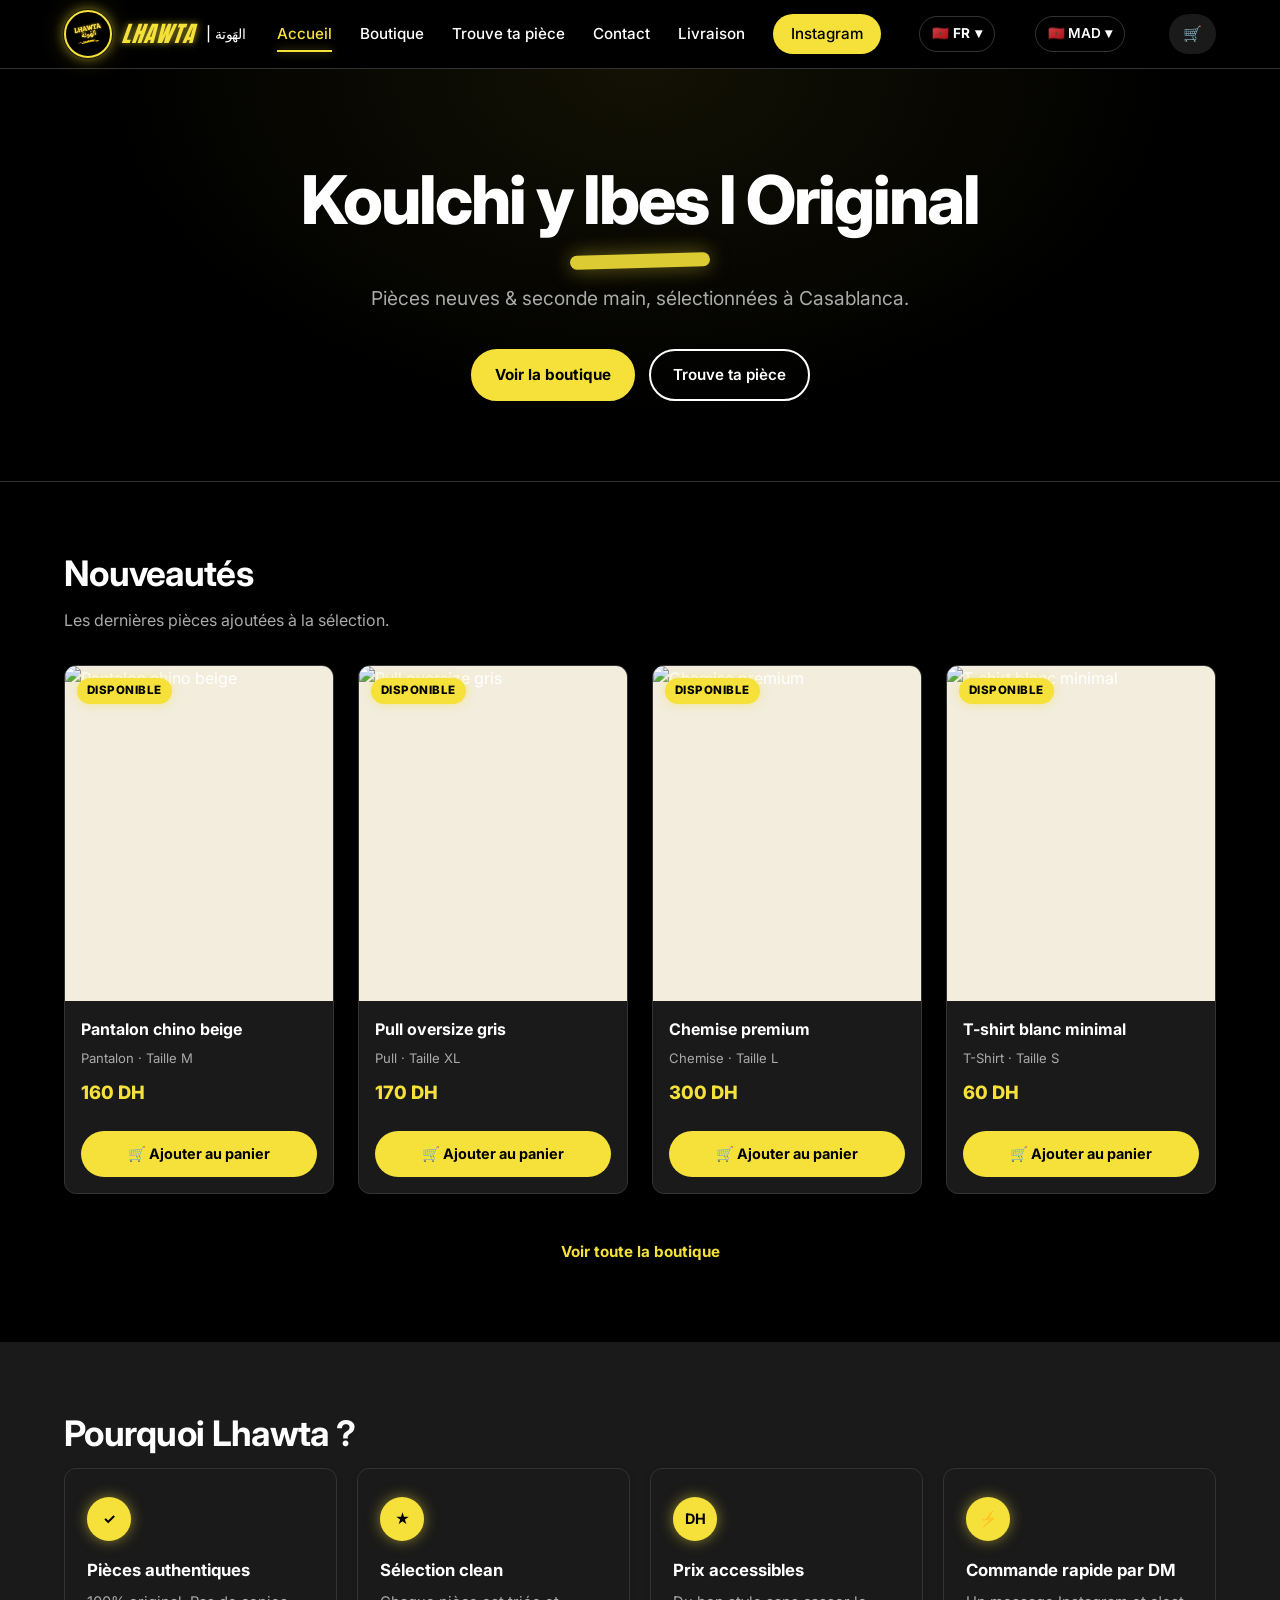
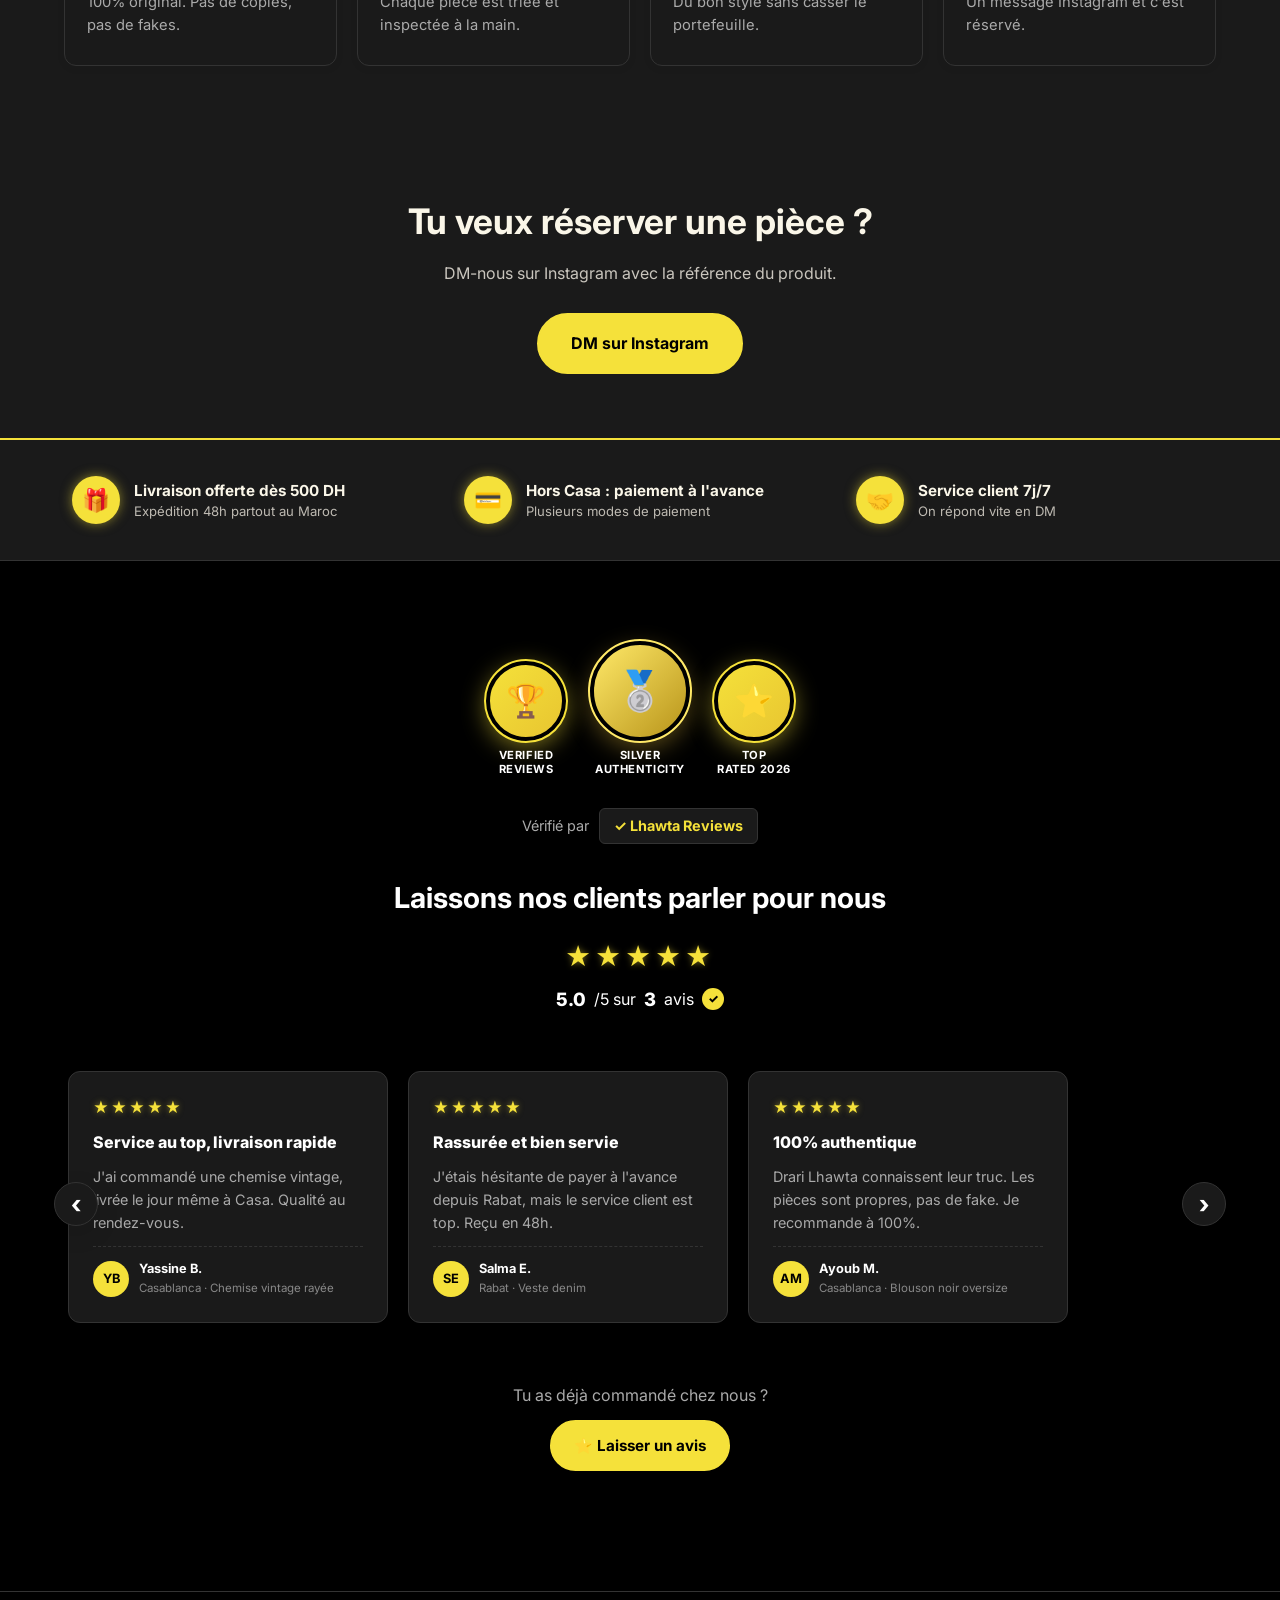
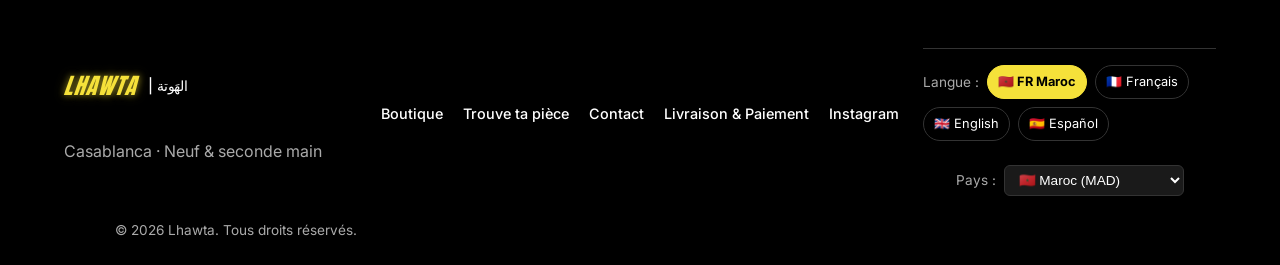
==== commit 45bb8935: "feat(i18n): add header language selector medallion (decoupled from country)" ====
--- a/index.html
+++ b/index.html
@@ -6,13 +6,13 @@
   <meta http-equiv="Cache-Control" content="no-cache, no-store, must-revalidate" />
   <meta http-equiv="Pragma" content="no-cache" />
   <meta http-equiv="Expires" content="0" />
-  <title>Lhawta | الهَوتة — Vêtements neufs & seconde main à Casablanca</title>
-  <meta name="description" content="Lhawta — Pièces neuves & seconde main, sélectionnées à Casablanca. Streetwear, vintage, chemises, blousons, t-shirts. Commande par DM Instagram." />
+  <title data-i18n-title="meta.index.title">Lhawta | الهَوتة — Vêtements neufs & seconde main à Casablanca</title>
+  <meta name="description" data-i18n-meta-desc="meta.index.desc" content="Lhawta — Pièces neuves & seconde main, sélectionnées à Casablanca. Streetwear, vintage, chemises, blousons, t-shirts. Commande par DM Instagram." />
   <!-- Google Fonts : Anton (logo) + Inter (corps) -->
   <link rel="preconnect" href="https://fonts.googleapis.com">
   <link rel="preconnect" href="https://fonts.gstatic.com" crossorigin>
   <link href="https://fonts.googleapis.com/css2?family=Anton&family=Inter:wght@400;500;600;700;800&display=swap" rel="stylesheet">
-  <link rel="stylesheet" href="css/style.css?v=20260533" />
+  <link rel="stylesheet" href="css/style.css?v=20260540" />
 </head>
 <body class="theme-dark">
 
@@ -32,6 +32,18 @@
         <a href="livraison.html" data-i18n="nav.shipping">Livraison</a>
         <a href="https://www.instagram.com/lhawta.casablanca/" target="_blank" rel="noopener" class="nav-ig" data-i18n="nav.instagram">Instagram</a>
       </nav>
+      <!-- Sélecteur de langue -->
+      <div class="locale-selector">
+        <button class="locale-selector-btn" onclick="document.getElementById('locale-dropdown').classList.toggle('open')">
+          <span class="locale-selector-current">FR</span> ▾
+        </button>
+        <div id="locale-dropdown" class="locale-dropdown">
+          <button class="locale-option" data-locale="fr-ma" onclick="setLocale('fr-ma'); document.getElementById('locale-dropdown').classList.remove('open')">🇲🇦 FR Maroc</button>
+          <button class="locale-option" data-locale="fr" onclick="setLocale('fr'); document.getElementById('locale-dropdown').classList.remove('open')">🇫🇷 Français</button>
+          <button class="locale-option" data-locale="en" onclick="setLocale('en'); document.getElementById('locale-dropdown').classList.remove('open')">🇬🇧 English</button>
+          <button class="locale-option" data-locale="es" onclick="setLocale('es'); document.getElementById('locale-dropdown').classList.remove('open')">🇪🇸 Español</button>
+        </div>
+      </div>
       <!-- Sélecteur de pays -->
       <div class="country-selector">
         <button class="country-selector-btn" onclick="document.getElementById('country-dropdown').classList.toggle('open')">
@@ -91,7 +103,7 @@
           <p data-i18n="home.why.f2.desc">Chaque pièce est triée et inspectée à la main.</p>
         </div>
         <div class="feature-card">
-          <div class="feature-icon">DH</div>
+          <div class="feature-icon" data-i18n="home.why.f3.icon">DH</div>
           <h3 data-i18n="home.why.f3.title">Prix accessibles</h3>
           <p data-i18n="home.why.f3.desc">Du bon style sans casser le portefeuille.</p>
         </div>
@@ -114,7 +126,7 @@
   </section>
 
   <!-- ===== BANNIÈRE RÉASSURANCE ===== -->
-  <section class="trust-banner">
+  <section class="trust-banner content-maroc">
     <div class="container trust-banner-inner">
       <a href="livraison.html" class="trust-item">
         <div class="trust-icon">🎁</div>
@@ -139,6 +151,33 @@
       </a>
     </div>
   </section>
+  <!-- ===== TRUST BANNER INTERNATIONAL ===== -->
+  <section class="trust-banner content-international" hidden>
+    <div class="container trust-banner-inner">
+      <a href="livraison.html" class="trust-item">
+        <div class="trust-icon">🌍</div>
+        <div class="trust-text">
+          <strong data-i18n="trust.intl.shipping.title">Expédition mondiale</strong>
+          <span data-i18n="trust.intl.shipping.subtitle">Devis en 48h, expédition sous 1-3 semaines</span>
+        </div>
+      </a>
+      <a href="livraison.html" class="trust-item">
+        <div class="trust-icon">💳</div>
+        <div class="trust-text">
+          <strong data-i18n="trust.intl.payment.title">Paiement sécurisé</strong>
+          <span data-i18n="trust.intl.payment.subtitle">Virement bancaire ou Western Union</span>
+        </div>
+      </a>
+      <a href="contact.html" class="trust-item">
+        <div class="trust-icon">🤝</div>
+        <div class="trust-text">
+          <strong data-i18n="trust.intl.support.title">Service client 7j/7</strong>
+          <span data-i18n="trust.intl.support.subtitle">Réponse rapide en DM Instagram</span>
+        </div>
+      </a>
+    </div>
+  </section>
+
 
   <!-- ===== FOOTER ===== -->
   <!-- ===== AVIS CLIENTS ===== -->
@@ -161,7 +200,7 @@
       </div>
 
       <p class="lhw-reviews-verified">
-        Vérifié par <span class="lhw-verified-logo">✓ Lhawta Reviews</span>
+        <span data-i18n="reviews.verified_by">Vérifié par</span> <span class="lhw-verified-logo">✓ Lhawta Reviews</span>
       </p>
 
       <div class="lhw-reviews-header">
@@ -169,7 +208,7 @@
         <div class="lhw-reviews-bigrating">
           <div class="lhw-reviews-bigstars">★★★★★</div>
           <p class="lhw-reviews-summary">
-            <strong class="lhw-reviews-avg">5.0</strong>/5 sur <strong class="lhw-reviews-count">3</strong> avis
+            <strong class="lhw-reviews-avg">5.0</strong><span data-i18n="reviews.based_on">/5 sur</span> <strong class="lhw-reviews-count">3</strong> <span data-i18n="reviews.reviews_word">avis</span>
             <span class="lhw-verified-tick">✓</span>
           </p>
         </div>
@@ -207,15 +246,15 @@
       </div>
       <div class="footer-locale">
         <div class="footer-locale-block">
-          <span class="muted small">Langue :</span>
+          <span class="muted small" data-i18n="footer.lang_label">Langue :</span>
           <button class="locale-option" data-locale="fr-ma" onclick="setLocale('fr-ma')">🇲🇦 FR Maroc</button>
           <button class="locale-option" data-locale="fr" onclick="setLocale('fr')">🇫🇷 Français</button>
           <button class="locale-option" data-locale="en" onclick="setLocale('en')">🇬🇧 English</button>
           <button class="locale-option" data-locale="es" onclick="setLocale('es')">🇪🇸 Español</button>
         </div>
         <div class="footer-locale-block">
-          <span class="muted small">Pays :</span>
-          <select onchange="setCountry(this.value)" class="footer-country-select">
+          <span class="muted small" data-i18n="footer.country_label">Pays :</span>
+          <select onchange="setCountry(this.value)" class="footer-country-select" id="footer-country-select">
             <option value="MA">🇲🇦 Maroc (MAD)</option>
             <option value="FR">🇫🇷 France (EUR)</option>
             <option value="BE">🇧🇪 Belgique (EUR)</option>
@@ -231,32 +270,41 @@
   </footer>
 
   <!-- ===== SCRIPTS ===== -->
-  <script src="js/i18n.js?v=20260533"></script>
-  <script src="js/products.js?v=20260533"></script>
-  <script src="js/cart.js?v=20260533"></script>
+  <script src="js/i18n.js?v=20260540"></script>
+  <script src="js/products.js?v=20260540"></script>
+  <script src="js/cart.js?v=20260540"></script>
   <script>
-    // Affiche les 4 derniers produits disponibles en "Nouveautés"
-    (function renderNewProducts() {
+    function renderNewProducts() {
       const container = document.getElementById('new-products');
       if (!container) return;
+      const _ = (k, f) => (typeof t === 'function') ? t(k) : (f || k);
       const available = PRODUCTS.filter(p => p.status === 'Disponible').slice(-4).reverse();
-      container.innerHTML = available.map(p => `
+      const badgeLabel = _('shop.badge.available', 'Disponible');
+      const sizeLabel = _('shop.label.size', 'Taille');
+      const addCartLabel = _('shop.btn.addcart', '🛒 Ajouter au panier');
+      container.innerHTML = available.map(p => {
+        const pName = (typeof tProduct === 'function') ? tProduct(p, 'name') : p.name;
+        return `
         <article class="product-card">
           <div class="product-image">
-            <img src="${p.image}" alt="${p.name}" loading="lazy" />
-            <span class="badge badge-ok">${p.status}</span>
+            <img src="${p.image}" alt="${pName}" loading="lazy" />
+            <span class="badge badge-ok">${badgeLabel}</span>
           </div>
           <div class="product-body">
-            <h3 class="product-name">${p.name}</h3>
-            <p class="product-meta">${p.category} · Taille ${p.size}</p>
+            <h3 class="product-name">${pName}</h3>
+            <p class="product-meta">${p.category} · ${sizeLabel} ${p.size}</p>
             <p class="product-price" data-price-mad="${p.price}">${typeof formatPrice === 'function' ? formatPrice(p.price) : p.price + ' DH'}</p>
             <button class="btn-add-cart" onclick="addToCart(${p.id})">
-              🛒 Ajouter au panier
+              ${addCartLabel}
             </button>
           </div>
         </article>
-      `).join('');
-    })();
+      `;
+      }).join('');
+    }
+    document.addEventListener('DOMContentLoaded', () => {
+      setTimeout(renderNewProducts, 50);
+    });
   </script>
   <!-- ===== MODALE : Laisser un avis ===== -->
   <div id="review-modal" class="review-modal" hidden>
@@ -333,8 +381,8 @@
     </div>
   </div>
 
-  <script src="js/reviews.js?v=20260533"></script>
-  <script src="js/review-form.js?v=20260533"></script>
+  <script src="js/reviews.js?v=20260540"></script>
+  <script src="js/review-form.js?v=20260540"></script>
 
 </body>
 </html>
--- a/css/style.css
+++ b/css/style.css
@@ -2376,7 +2376,6 @@
 .banner-btn:hover { opacity: .9; }
 
 @media (max-width: 720px) {
-  .country-selector { display: none; }
   .lhw-detect-banner {
     top: 70px;
     flex-direction: column;
@@ -2386,3 +2385,189 @@
     font-size: .82rem;
   }
 }
+
+/* =========================================================
+   CART INTERNATIONAL — Récap pour pays hors Maroc
+   ========================================================= */
+
+.cart-summary-international .intl-shipping-notice {
+  display: flex;
+  align-items: flex-start;
+  gap: 12px;
+  background: var(--color-bg-section, #1A1A1A);
+  border-left: 3px solid var(--color-accent);
+  padding: 14px;
+  border-radius: var(--radius-sm);
+  margin: 14px 0 10px;
+  color: var(--color-text-light, #FFFFFF);
+}
+body.theme-light .cart-summary-international .intl-shipping-notice {
+  background: var(--color-bg-alt, #F2EDDD);
+  color: var(--color-text, #1A1A1A);
+}
+.intl-shipping-icon {
+  font-size: 1.6rem;
+  flex-shrink: 0;
+}
+.intl-shipping-notice strong {
+  display: block;
+  margin-bottom: 4px;
+  color: var(--color-accent);
+}
+.intl-shipping-notice p {
+  margin: 0;
+  line-height: 1.4;
+}
+
+.btn-order-intl {
+  background: var(--color-accent);
+  color: #000;
+  width: 100%;
+}
+.btn-order-intl:hover {
+  background: var(--color-accent-dark);
+  box-shadow: 0 0 18px var(--color-accent-glow);
+}
+
+/* =========================================================
+   COUNTRY SELECTOR — Version mobile compacte (drapeau seul)
+   ========================================================= */
+
+@media (max-width: 720px) {
+  .country-selector-btn {
+    padding: 0;
+    width: 38px;
+    height: 38px;
+    border-radius: 50%;
+    border: 2px solid var(--color-accent);
+    background: var(--color-bg-section, #1A1A1A);
+    display: inline-flex;
+    align-items: center;
+    justify-content: center;
+    line-height: 1;
+    box-shadow: 0 0 8px rgba(245, 225, 58, 0.3);
+    transition: transform .15s, box-shadow .2s;
+    font-size: 0; /* cache la flèche " ▾" en texte direct */
+  }
+  .country-selector-btn:hover,
+  .country-selector-btn:active {
+    transform: scale(1.08);
+    box-shadow: 0 0 14px var(--color-accent-glow);
+  }
+  .country-selector-btn .country-selector-current {
+    font-size: 1.1rem; /* on remontre uniquement le drapeau */
+  }
+
+  .country-selector {
+    margin-left: 4px;
+  }
+
+  .country-dropdown {
+    right: -10px;
+    min-width: 220px;
+    max-width: calc(100vw - 24px);
+  }
+}
+
+/* =========================================================
+   FIX : Toggle des récaps panier (Maroc / International)
+   ========================================================= */
+
+.cart-summary[hidden] {
+  display: none !important;
+}
+
+/* =========================================================
+   LOCALE SELECTOR — Médaillon header (mirror country selector)
+   ========================================================= */
+
+.locale-selector {
+  position: relative;
+  display: inline-block;
+  margin-left: 6px;
+}
+.locale-selector-btn {
+  background: transparent;
+  color: var(--color-text-light);
+  border: 1px solid rgba(255, 255, 255, 0.2);
+  padding: 6px 12px;
+  border-radius: 999px;
+  font-size: .85rem;
+  font-weight: 700;
+  cursor: pointer;
+  transition: all .15s ease;
+  display: inline-flex;
+  align-items: center;
+  gap: 4px;
+  text-transform: uppercase;
+  letter-spacing: .04em;
+}
+.locale-selector-btn:hover {
+  border-color: var(--color-accent);
+  color: var(--color-accent);
+}
+.locale-dropdown {
+  position: absolute;
+  top: calc(100% + 8px);
+  right: 0;
+  background: #000;
+  border: 1px solid var(--color-border-dark);
+  border-radius: var(--radius-md);
+  padding: 6px;
+  min-width: 180px;
+  display: none;
+  flex-direction: column;
+  gap: 2px;
+  z-index: 200;
+  box-shadow: var(--shadow-md);
+}
+.locale-dropdown.open { display: flex; }
+.locale-dropdown .locale-option {
+  background: transparent;
+  color: var(--color-text-light);
+  border: none;
+  padding: 10px 14px;
+  text-align: left;
+  font-size: .9rem;
+  cursor: pointer;
+  border-radius: var(--radius-sm);
+  transition: background .15s, color .15s;
+}
+.locale-dropdown .locale-option:hover {
+  background: var(--color-bg-section);
+  color: var(--color-accent);
+}
+.locale-dropdown .locale-option.active {
+  background: var(--color-accent);
+  color: #000;
+  font-weight: 700;
+}
+
+@media (max-width: 720px) {
+  .locale-selector { margin-left: 2px; }
+  .locale-selector-btn {
+    padding: 0;
+    width: 38px;
+    height: 38px;
+    border-radius: 50%;
+    border: 2px solid var(--color-accent);
+    background: var(--color-bg-section, #1A1A1A);
+    font-size: .7rem;
+    line-height: 1;
+    box-shadow: 0 0 8px rgba(245, 225, 58, 0.3);
+    justify-content: center;
+  }
+  .locale-selector-btn:hover,
+  .locale-selector-btn:active {
+    transform: scale(1.08);
+    box-shadow: 0 0 14px var(--color-accent-glow);
+  }
+  /* Cache la flèche, garde le code locale */
+  .locale-selector-btn { font-size: 0; }
+  .locale-selector-btn .locale-selector-current { font-size: .72rem; }
+  .locale-dropdown {
+    right: -10px;
+    min-width: 200px;
+    max-width: calc(100vw - 24px);
+  }
+}
